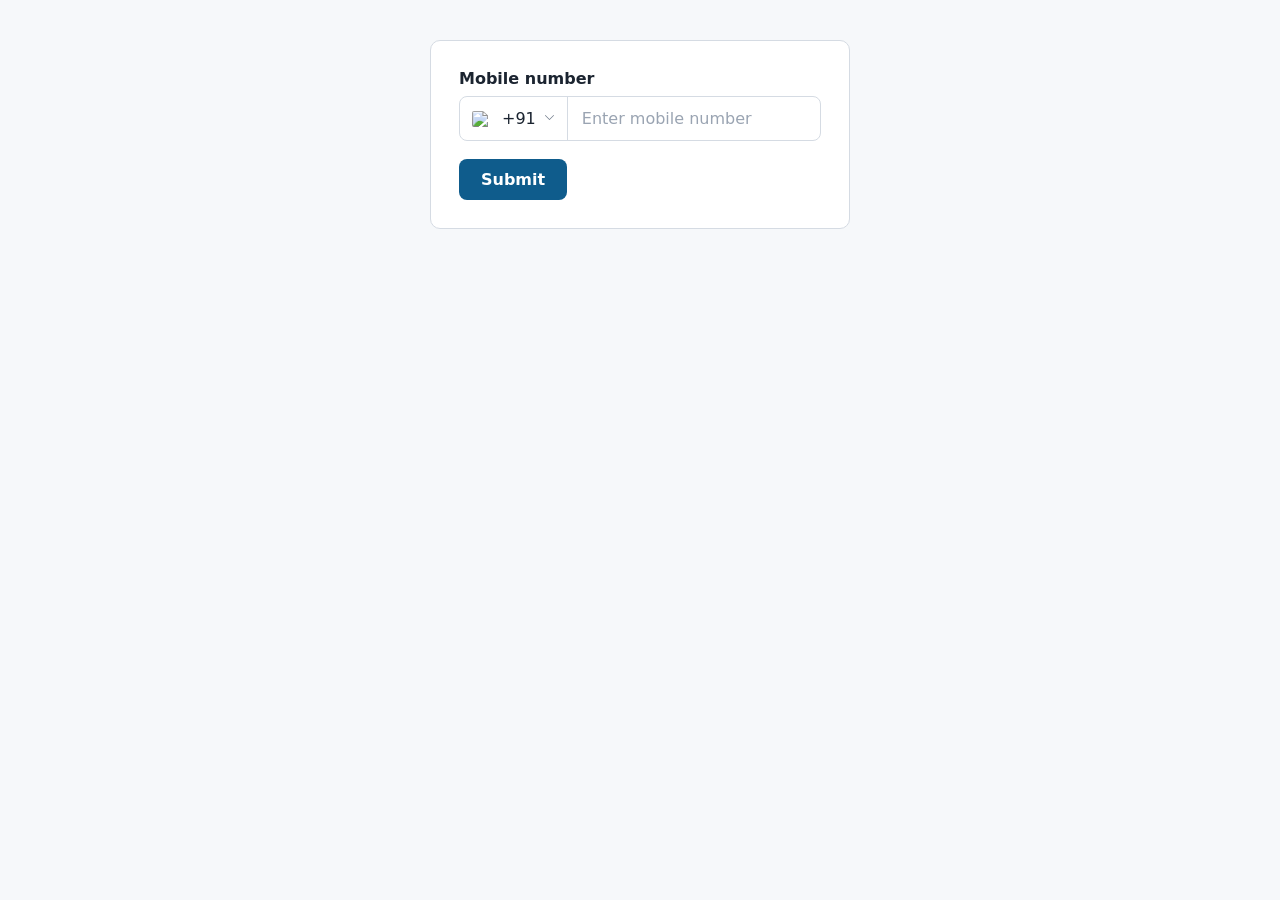
==== index.html @ 1a9dac55 "Initial commit: Custom Phone Input and documentation" ====
<!DOCTYPE html>
<html lang="en">
<head>
<meta charset="UTF-8">
<meta name="viewport" content="width=device-width, initial-scale=1">
<title>Phone Number</title>

<link rel="stylesheet" href="https://cdn.jsdelivr.net/npm/bootstrap-icons@1.11.3/font/bootstrap-icons.min.css">

<style>
    :root {
        --ink: #1b2430;
        --muted: #6b7686;
        --line: #d5dbe3;
        --accent: #0f5c8c;
        --accent-soft: #e6f0f7;
        --ok: #1a7f4b;
        --err: #c0392b;
        --bg: #f6f8fa;
    }

    * { box-sizing: border-box; }

    body {
        margin: 0;
        padding: 40px 16px;
        background: var(--bg);
        color: var(--ink);
        font-family: "Segoe UI", system-ui, -apple-system, Arial, sans-serif;
    }

    .form-wrap {
        max-width: 420px;
        margin: 0 auto;
        background: #fff;
        border: 1px solid var(--line);
        border-radius: 10px;
        padding: 28px;
    }

    .form-wrap label {
        display: block;
        font-weight: 600;
        margin-bottom: 8px;
    }

    /* ---------- Phone widget ---------- */
    .custom-phone {
        position: relative;
        display: flex;
        align-items: stretch;
        border: 1px solid var(--line);
        border-radius: 8px;
        background: #fff;
        transition: border-color .15s, box-shadow .15s;
    }

    .custom-phone:focus-within {
        border-color: var(--accent);
        box-shadow: 0 0 0 3px var(--accent-soft);
    }

    .country-button {
        display: flex;
        align-items: center;
        gap: 8px;
        padding: 0 12px;
        border: 0;
        border-right: 1px solid var(--line);
        border-radius: 8px 0 0 8px;
        background: transparent;
        color: var(--ink);
        font: inherit;
        cursor: pointer;
    }

    .country-button:hover,
    .country-button.active { background: var(--accent-soft); }

    .country-button:focus-visible {
        outline: 2px solid var(--accent);
        outline-offset: -2px;
    }

    .country-flag {
        width: 22px;
        height: 16px;
        object-fit: cover;
        border-radius: 2px;
    }

    .country-code { font-variant-numeric: tabular-nums; }

    .country-arrow {
        font-size: 11px;
        color: var(--muted);
        transition: transform .2s;
    }

    .country-button.active .country-arrow { transform: rotate(180deg); }

    .phone-number {
        flex: 1;
        min-width: 0;
        padding: 12px 14px;
        border: 0;
        border-radius: 0 8px 8px 0;
        background: transparent;
        color: var(--ink);
        font: inherit;
        outline: none;
    }

    .phone-number::placeholder { color: #9aa4b2; }

    /* ---------- Dropdown ---------- */
    .country-dropdown {
        display: none;
        position: absolute;
        top: calc(100% + 6px);
        left: 0;
        right: 0;
        z-index: 50;
        background: #fff;
        border: 1px solid var(--line);
        border-radius: 8px;
        box-shadow: 0 8px 24px rgba(27, 36, 48, .12);
        overflow: hidden;
    }

    .country-dropdown.show { display: block; }

    .country-search {
        display: flex;
        align-items: center;
        gap: 8px;
        padding: 10px 12px;
        border-bottom: 1px solid var(--line);
    }

    .country-search i { color: var(--muted); }

    .country-search input {
        flex: 1;
        border: 0;
        outline: none;
        font: inherit;
        background: transparent;
    }

    .country-list {
        max-height: 260px;
        overflow-y: auto;
    }

    .country-item {
        display: flex;
        align-items: center;
        gap: 10px;
        width: 100%;
        padding: 9px 12px;
        border: 0;
        background: transparent;
        font: inherit;
        color: var(--ink);
        text-align: left;
        cursor: pointer;
    }

    .country-item:hover,
    .country-item:focus-visible { background: var(--accent-soft); outline: none; }

    .country-item.selected { background: var(--accent-soft); font-weight: 600; }

    .item-flag img {
        display: block;
        width: 22px;
        height: 16px;
        object-fit: cover;
        border-radius: 2px;
    }

    .item-name { flex: 1; }

    .item-code {
        color: var(--muted);
        font-variant-numeric: tabular-nums;
    }

    .no-country {
        padding: 22px 12px;
        text-align: center;
        color: var(--muted);
    }

    .no-country i { display: block; font-size: 20px; margin-bottom: 6px; }

    /* ---------- Messages ---------- */
    .phone-error,
    .phone-success {
        display: none;
        margin-top: 8px;
        font-size: 14px;
    }

    .phone-error { color: var(--err); }
    .phone-success { color: var(--ok); }
    .phone-error.show,
    .phone-success.show { display: block; }

    /* ---------- Submit + result ---------- */
    .submit-btn {
        margin-top: 18px;
        padding: 11px 22px;
        border: 0;
        border-radius: 8px;
        background: var(--accent);
        color: #fff;
        font: inherit;
        font-weight: 600;
        cursor: pointer;
    }

    .submit-btn:hover { background: #0c4a72; }
    .submit-btn:focus-visible { outline: 2px solid var(--accent); outline-offset: 2px; }

    #resultBox {
        display: none;
        margin-top: 20px;
        padding: 14px 16px;
        border: 1px solid var(--line);
        border-radius: 8px;
        background: var(--bg);
    }

    #resultBox p { margin: 4px 0; }

    @media (max-width: 480px) {
        .form-wrap { padding: 20px; }
    }
</style>
</head>
<body>

<!-- ================= HTML ================= -->
<form id="phoneForm" class="form-wrap" novalidate>

    <label for="phoneNumber">Mobile number</label>

    <!-- Sirf ye input rakhna hai, baaki widget JS se banega -->
    <input type="tel" id="phoneNumber" class="phone-number"
           placeholder="Enter mobile number" autocomplete="tel" inputmode="numeric">

    <!-- Hidden fields (JS inhe fill karta hai) -->
    <input type="hidden" id="countryName" name="country_name">
    <input type="hidden" id="countryCode" name="country_code">
    <input type="hidden" id="countryIso"  name="country_iso">
    <input type="hidden" id="hiddenPhone" name="phone">
    <input type="hidden" id="fullPhone"   name="full_phone">

    <button type="submit" class="submit-btn">Submit</button>

    <div id="resultBox">
        <p>Country: <span id="resultCountry"></span></p>
        <p>Code: <span id="resultCode"></span></p>
        <p>Phone: <span id="resultPhone"></span></p>
        <p>Full number: <span id="resultFull"></span></p>
    </div>

</form>

<!-- ================= JS ================= -->
<script src="https://code.jquery.com/jquery-3.7.1.min.js"></script>
<script>
$(document).ready(function () {

    /* ---------- Build widget markup from JS ---------- */
    (function buildPhoneWidget() {

        const input = $("#phoneNumber");

        if (!input.length || input.closest(".custom-phone").length) {
            return;
        }

        input.wrap('<div class="custom-phone"></div>');
        const wrapper = input.parent();

        wrapper.prepend(`
            <button type="button" class="country-button" id="countryButton">
                <img src="https://cdn.jsdelivr.net/gh/twitter/twemoji@latest/assets/svg/1f310.svg"
                     class="country-flag" id="selectedFlag" alt="">
                <span class="country-code" id="selectedCode"></span>
                <i class="bi bi-chevron-down country-arrow"></i>
            </button>
        `);

        wrapper.append(`
            <div class="country-dropdown" id="countryDropdown">
                <div class="country-search">
                    <i class="bi bi-search"></i>
                    <input type="text" id="countrySearch"
                           placeholder="Search country or code..." autocomplete="off">
                </div>
                <div class="country-list" id="countryList"></div>
            </div>
        `);

        wrapper.after(`
            <div class="phone-error" id="phoneError"></div>
            <div class="phone-success" id="phoneSuccess"></div>
        `);

    })();
    /* ---------- End build ---------- */


    let countries = [];
    let selectedCountry = null;

    $.getJSON("data/countries.json")
        .done(function (data) {

            countries = Array.isArray(data) ? data : [];

            if (!countries.length) {
                console.error("Country data is empty.");
                return;
            }

            geoIpLookup(function (countryCode) {

                countryCode = (countryCode || "").toUpperCase();

                selectedCountry = countries.find(function (country) {
                    return country.iso2 && country.iso2.toUpperCase() === countryCode;
                });

                if (!selectedCountry) {
                    selectedCountry = countries.find(function (country) {
                        return country.iso2 && country.iso2.toUpperCase() === "IN";
                    }) || countries[0];
                }

                updateSelectedCountry();
                renderCountries();

            });

        })
        .fail(function (xhr, status, error) {
            console.error("Unable to load countries.json:", error);
        });


    function geoIpLookup(success) {

        $.get("https://ipinfo.io", function () {}, "jsonp")
            .always(function (resp) {

                let countryCode = "";

                if (resp && resp.country) {
                    countryCode = String(resp.country).toUpperCase();
                }

                success(countryCode);

            });

    }


    function updateSelectedCountry() {

        if (!selectedCountry) {
            return;
        }

        $("#selectedFlag").attr({
            src: selectedCountry.flag,
            alt: selectedCountry.name
        });

        $("#selectedCode").text(selectedCountry.code);
        $("#countryName").val(selectedCountry.name);
        $("#countryCode").val(selectedCountry.code);
        $("#countryIso").val(selectedCountry.iso2 || "");
        $("#phoneNumber").attr("placeholder", "Enter mobile number");

    }


    function renderCountries(search) {

        const list = $("#countryList");

        list.empty();

        const keyword = String(search || "").trim().toLowerCase();

        const filteredCountries = countries.filter(function (country) {

            const countryName = String(country.name || "").toLowerCase();
            const countryCode = String(country.code || "").toLowerCase();
            const isoCode = String(country.iso2 || "").toLowerCase();

            return (
                countryName.includes(keyword) ||
                countryCode.includes(keyword) ||
                isoCode.includes(keyword)
            );

        });


        if (!filteredCountries.length) {

            list.html(`
                <div class="no-country">
                    <i class="bi bi-search"></i>
                    <div>No country found</div>
                </div>
            `);

            return;
        }


        filteredCountries.forEach(function (country) {

            const selectedClass =
                selectedCountry &&
                selectedCountry.iso2 &&
                country.iso2 &&
                selectedCountry.iso2.toUpperCase() === country.iso2.toUpperCase()
                    ? "selected"
                    : "";

            list.append(`
                <button
                    type="button"
                    class="country-item ${selectedClass}"
                    data-country="${country.iso2}"
                >
                    <span class="item-flag">
                        <img
                            src="${country.flag}"
                            alt="${country.name}"
                            loading="lazy"
                            onerror="this.onerror=null;this.src='https://cdn.jsdelivr.net/gh/twitter/twemoji@latest/assets/svg/1f310.svg';"
                        >
                    </span>

                    <span class="item-name">${country.name}</span>
                    <span class="item-code">${country.code}</span>
                </button>
            `);

        });

    }


    $("#countryButton").on("click", function (event) {

        event.preventDefault();
        event.stopPropagation();

        $("#countryDropdown").toggleClass("show");

        $("#countryButton").toggleClass(
            "active",
            $("#countryDropdown").hasClass("show")
        );

        if ($("#countryDropdown").hasClass("show")) {
            $("#countrySearch").val("").focus();
            renderCountries();
        }

    });


    $(document).on("click", ".country-item", function (event) {

        event.preventDefault();

        const isoCode = String($(this).data("country") || "").toUpperCase();

        const country = countries.find(function (item) {
            return item.iso2 && item.iso2.toUpperCase() === isoCode;
        });

        if (!country) {
            return;
        }

        selectedCountry = country;

        updateSelectedCountry();

        $("#countryDropdown").removeClass("show");
        $("#countryButton").removeClass("active");

        $("#phoneNumber").val("");
        $("#phoneError").removeClass("show").text("");
        $("#phoneSuccess").removeClass("show").text("");
        $("#resultBox").hide();

        renderCountries();

    });


    $("#countrySearch").on("input", function () {
        renderCountries($(this).val());
    });


    $(document).on("click", function (event) {

        if (!$(event.target).closest(".custom-phone").length) {
            $("#countryDropdown").removeClass("show");
            $("#countryButton").removeClass("active");
        }

    });


    $("#phoneNumber").on("input", function () {

        let value = $(this).val().replace(/\D/g, "");

        if (selectedCountry && selectedCountry.max) {

            const maxLength = parseInt(selectedCountry.max, 10);

            if (!isNaN(maxLength) && value.length > maxLength) {
                value = value.substring(0, maxLength);
            }

        }

        $(this).val(value);

        $("#phoneError").removeClass("show").text("");
        $("#phoneSuccess").removeClass("show").text("");
        $("#resultBox").hide();

    });


    $("#phoneForm").on("submit", function (event) {

        event.preventDefault();

        if (!selectedCountry) {
            $("#phoneError").text("Please select a country.").addClass("show");
            return;
        }

        const phone = $("#phoneNumber").val().trim();

        if (!phone) {
            $("#phoneError").text("Please enter your phone number.").addClass("show");
            $("#phoneSuccess").removeClass("show");
            $("#phoneNumber").focus();
            return;
        }

        const phoneLength = phone.length;
        const minLength = parseInt(selectedCountry.min, 10);
        const maxLength = parseInt(selectedCountry.max, 10);

        if (!isNaN(minLength) && phoneLength < minLength) {
            $("#phoneError")
                .text("Please enter a valid " + selectedCountry.name + " phone number.")
                .addClass("show");
            $("#phoneSuccess").removeClass("show");
            return;
        }

        if (!isNaN(maxLength) && phoneLength > maxLength) {
            $("#phoneError")
                .text("Please enter a valid " + selectedCountry.name + " phone number.")
                .addClass("show");
            $("#phoneSuccess").removeClass("show");
            return;
        }

        const fullPhone = selectedCountry.code + phone;

        $("#hiddenPhone").val(phone);
        $("#fullPhone").val(fullPhone);

        $("#phoneError").removeClass("show").text("");
        $("#phoneSuccess").text("Phone number is valid.").addClass("show");

        $("#resultCountry").text(selectedCountry.name);
        $("#resultCode").text(selectedCountry.code);
        $("#resultPhone").text(phone);
        $("#resultFull").text(fullPhone);

        $("#resultBox").stop(true, true).slideDown();

        console.log({
            country: selectedCountry.name,
            iso2: selectedCountry.iso2,
            country_code: selectedCountry.code,
            phone: phone,
            full_phone: fullPhone
        });

    });

});
</script>

</body>
</html>
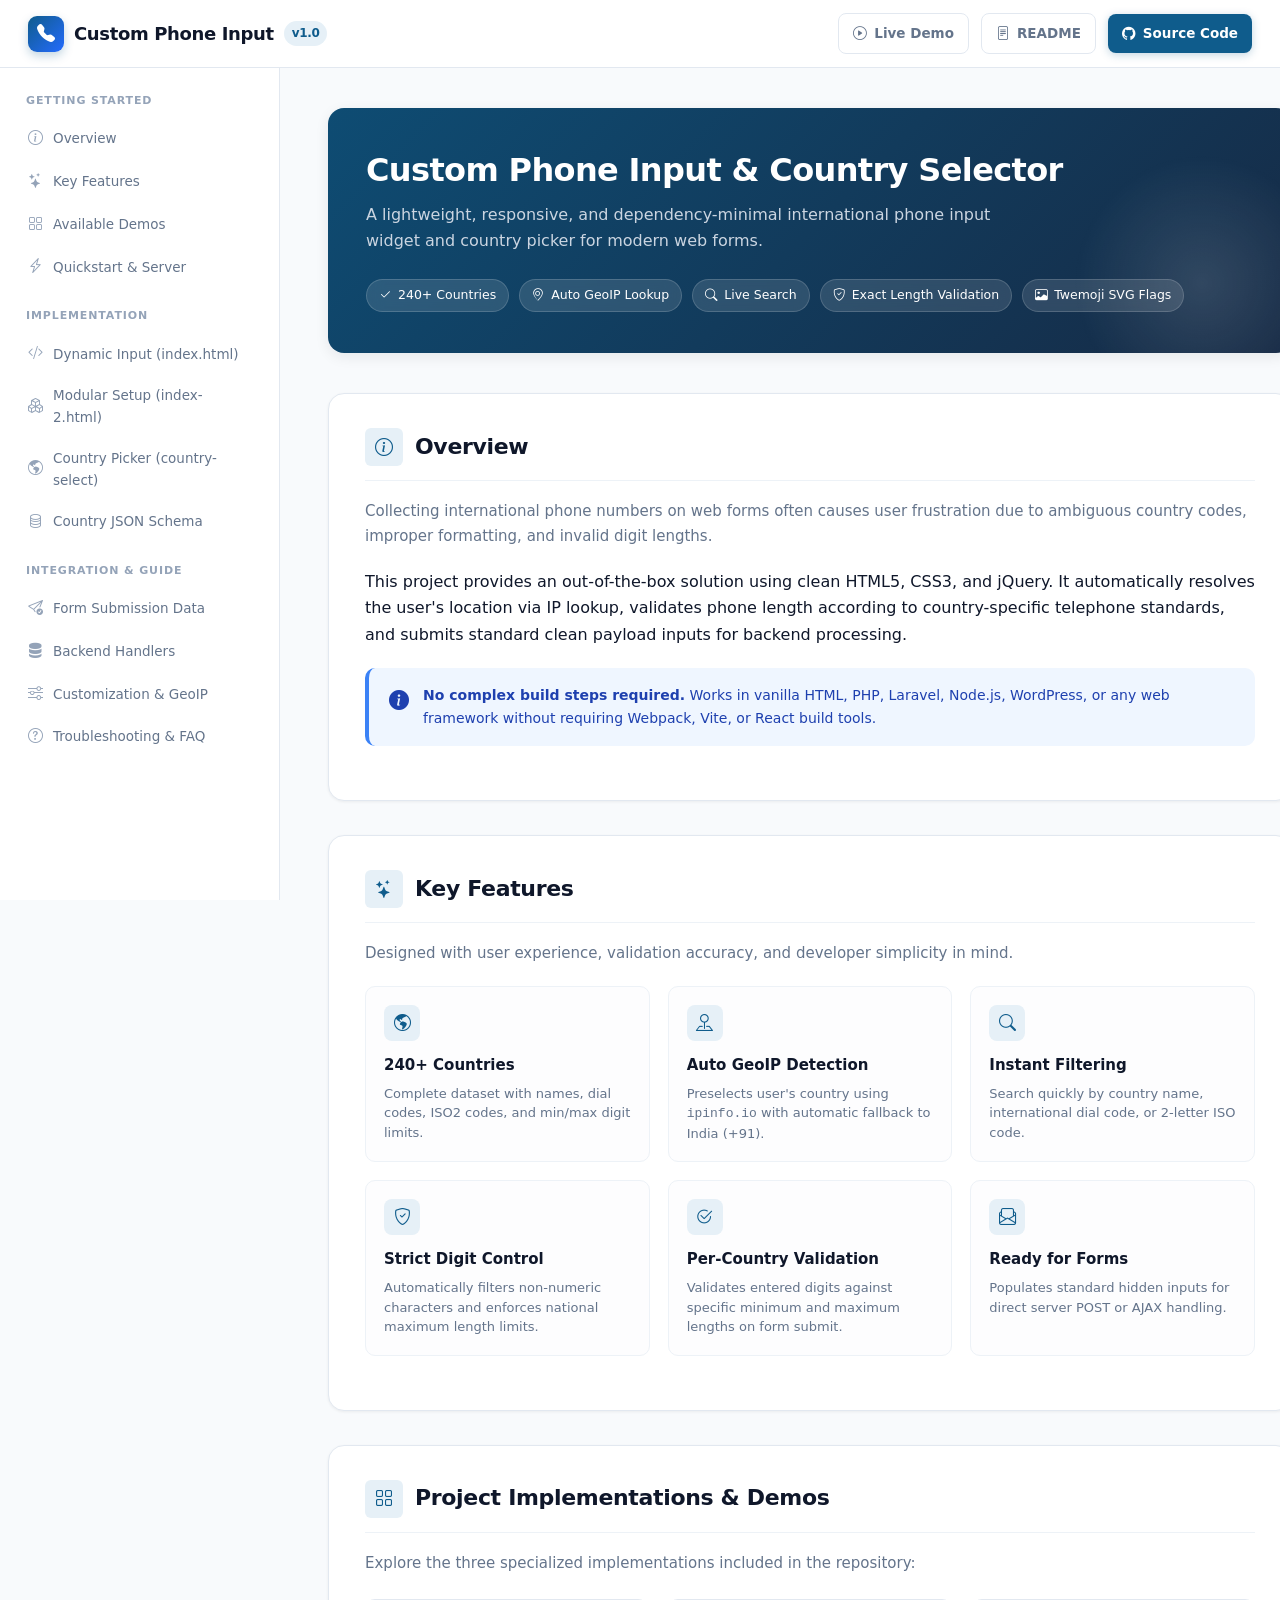
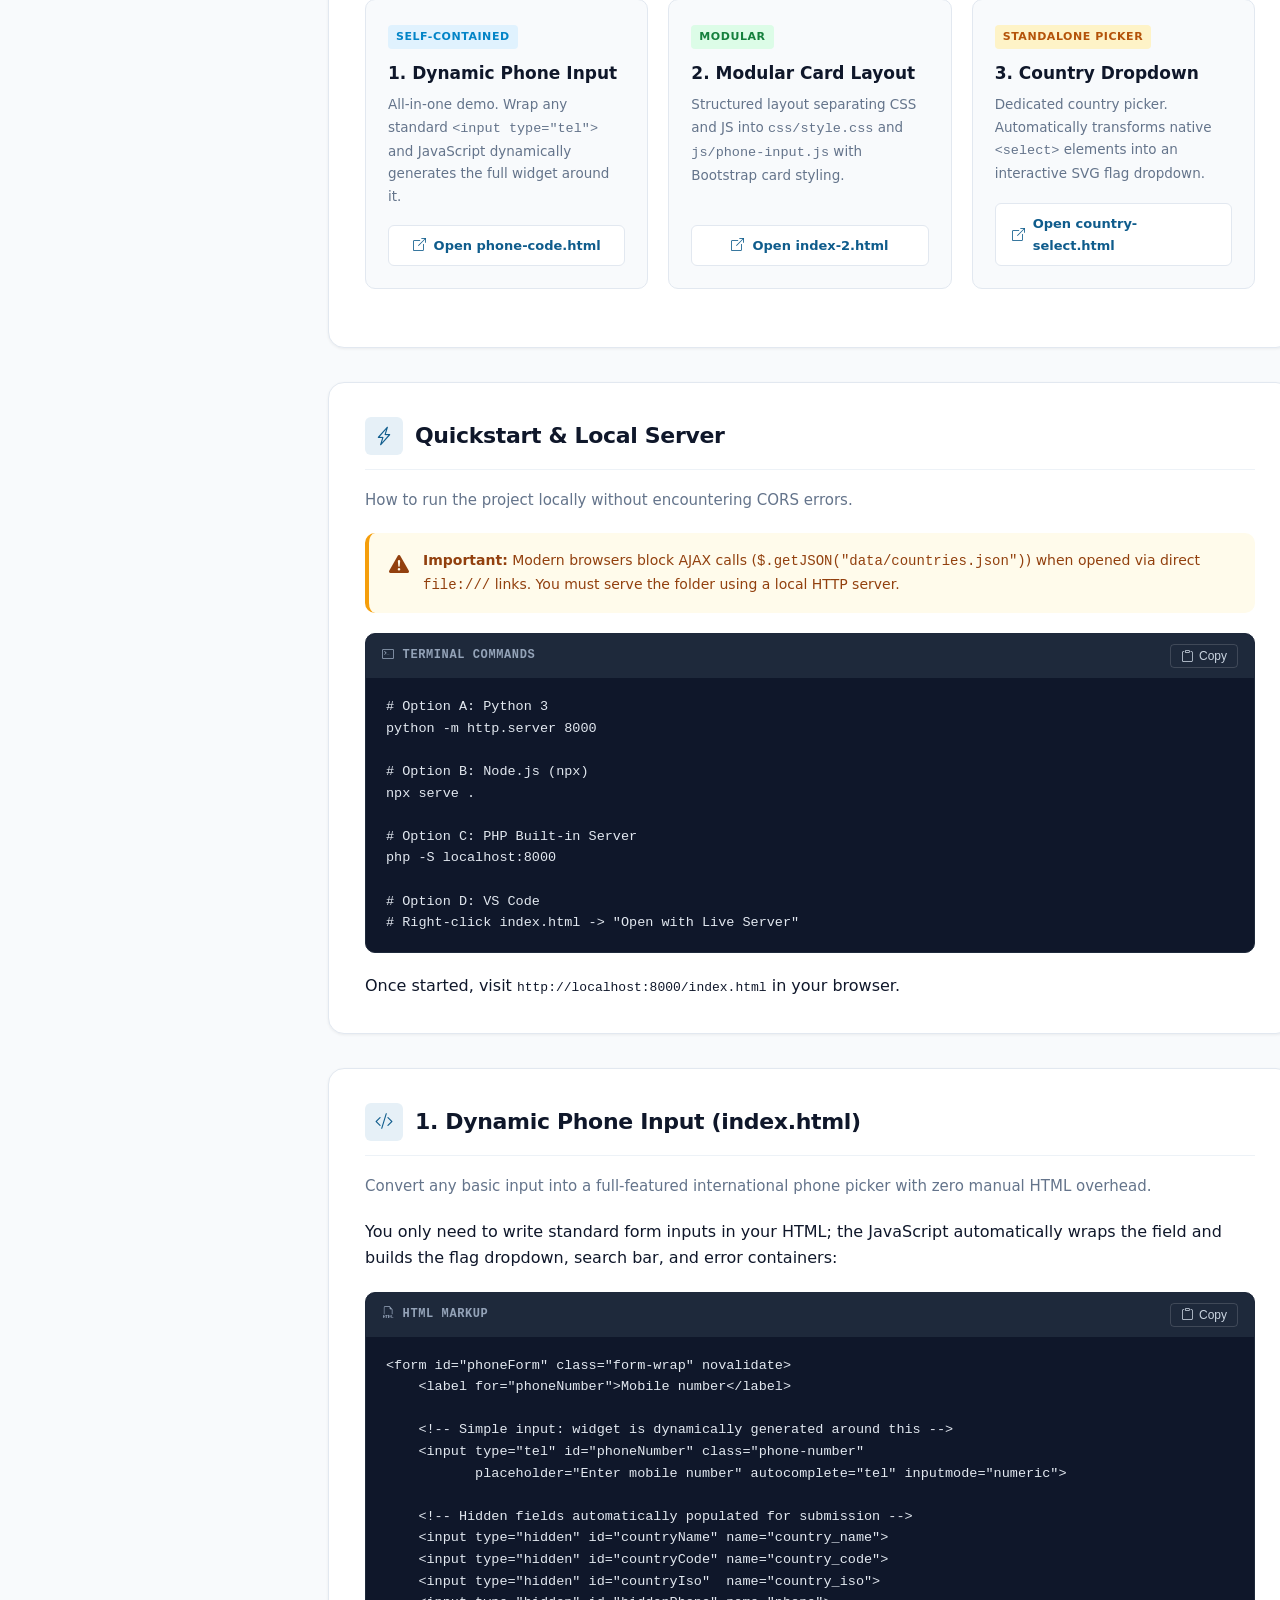
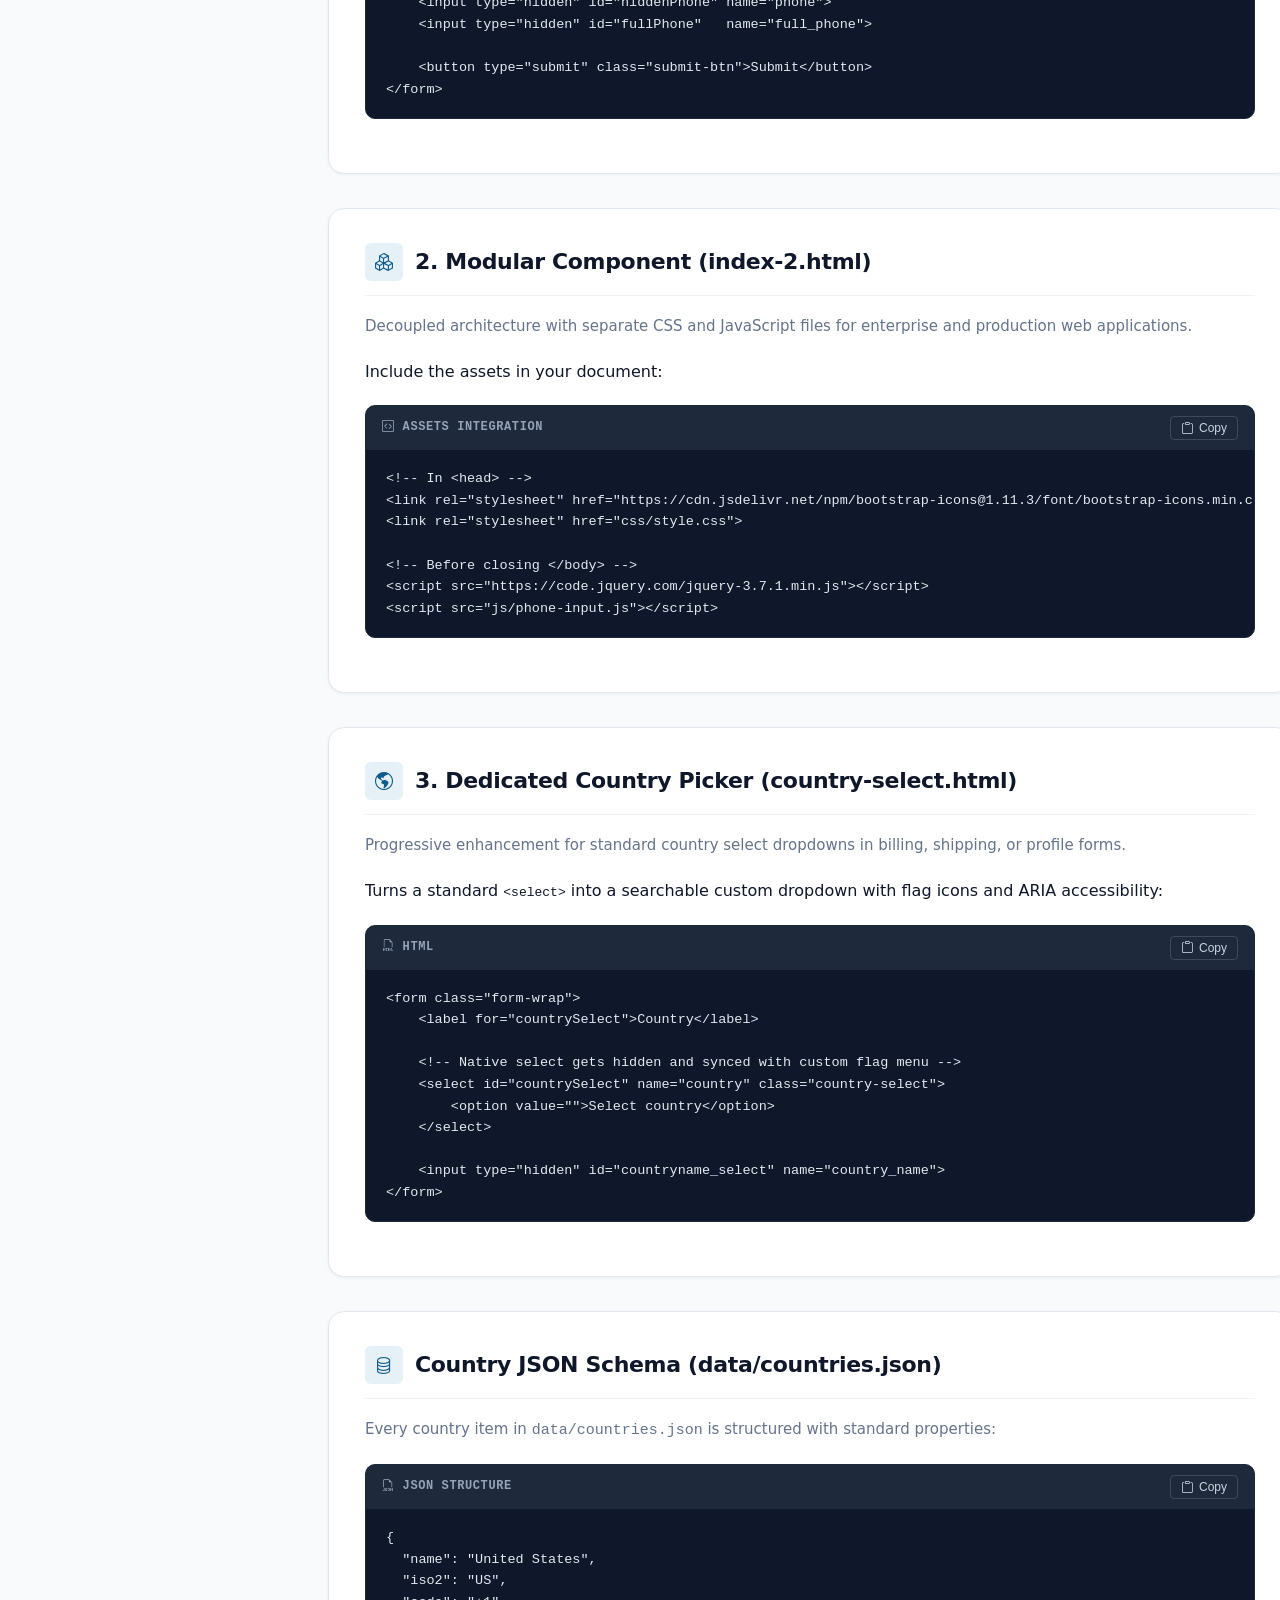
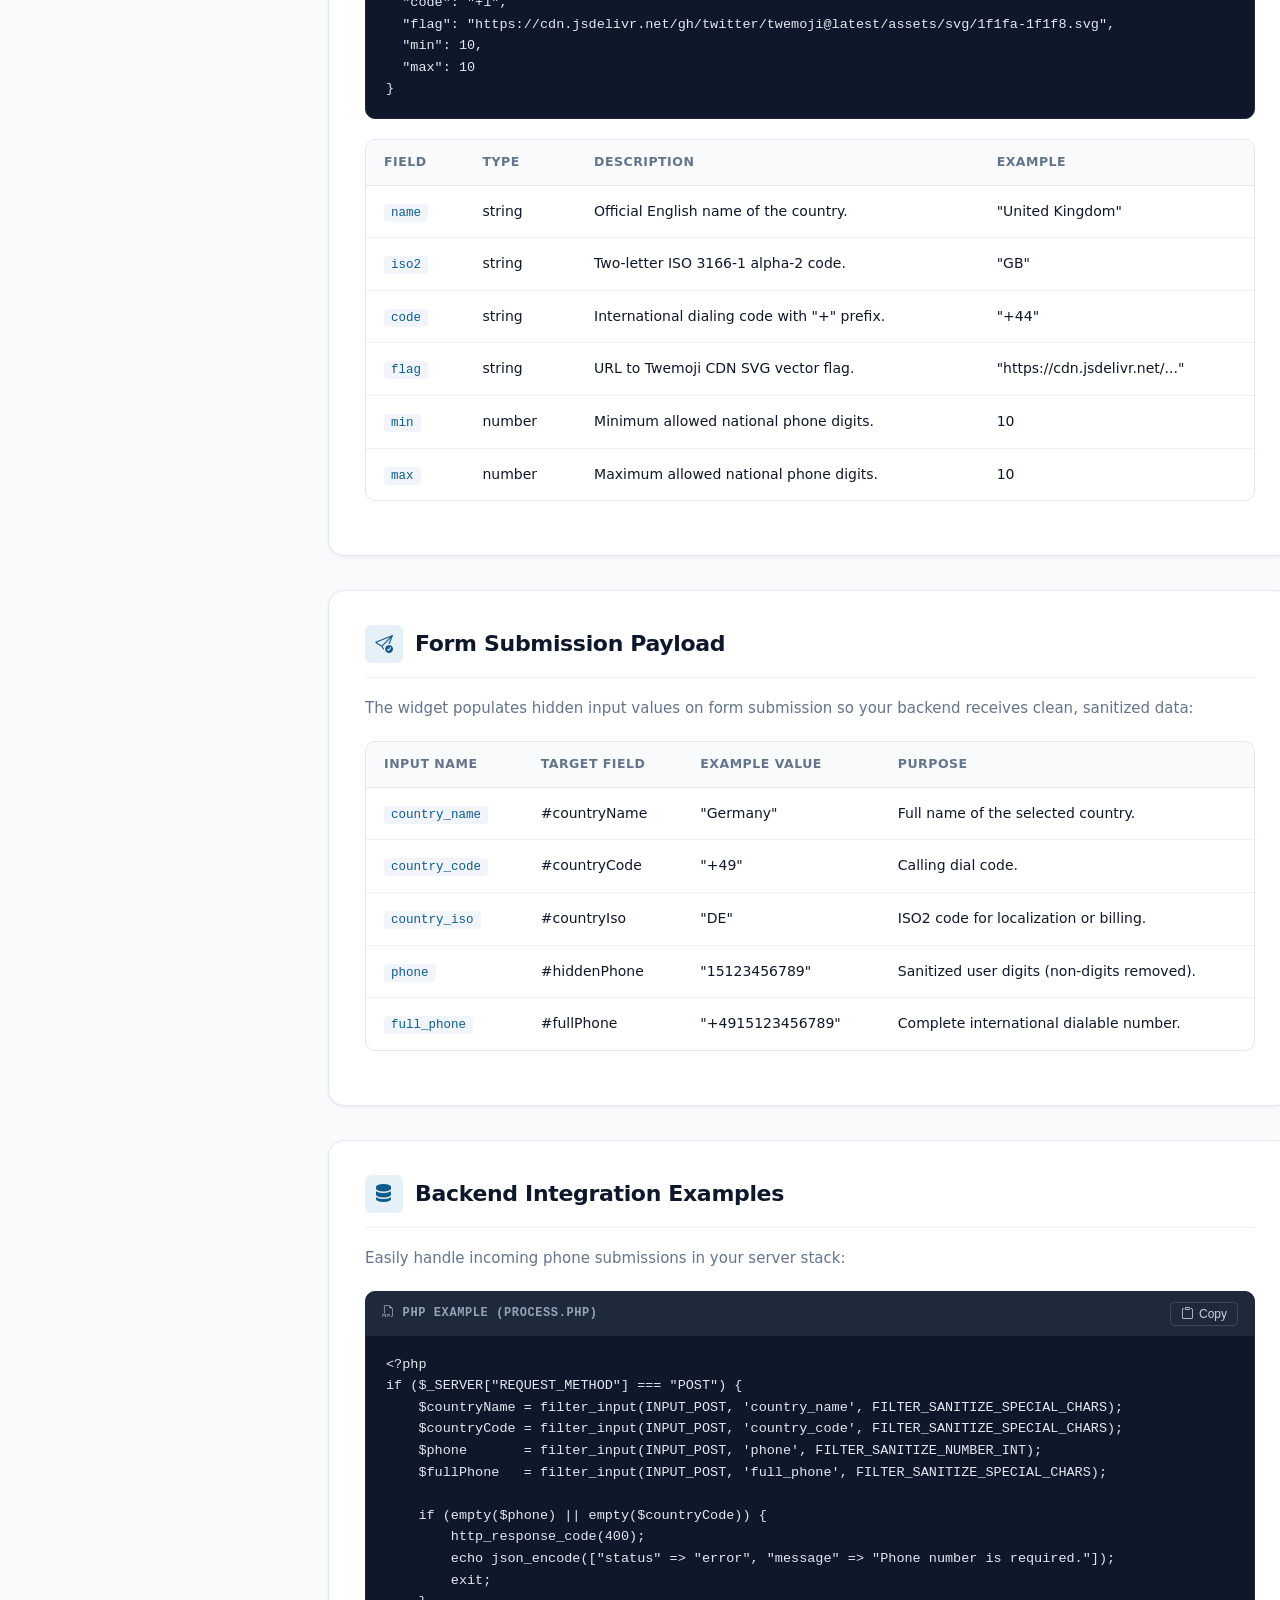
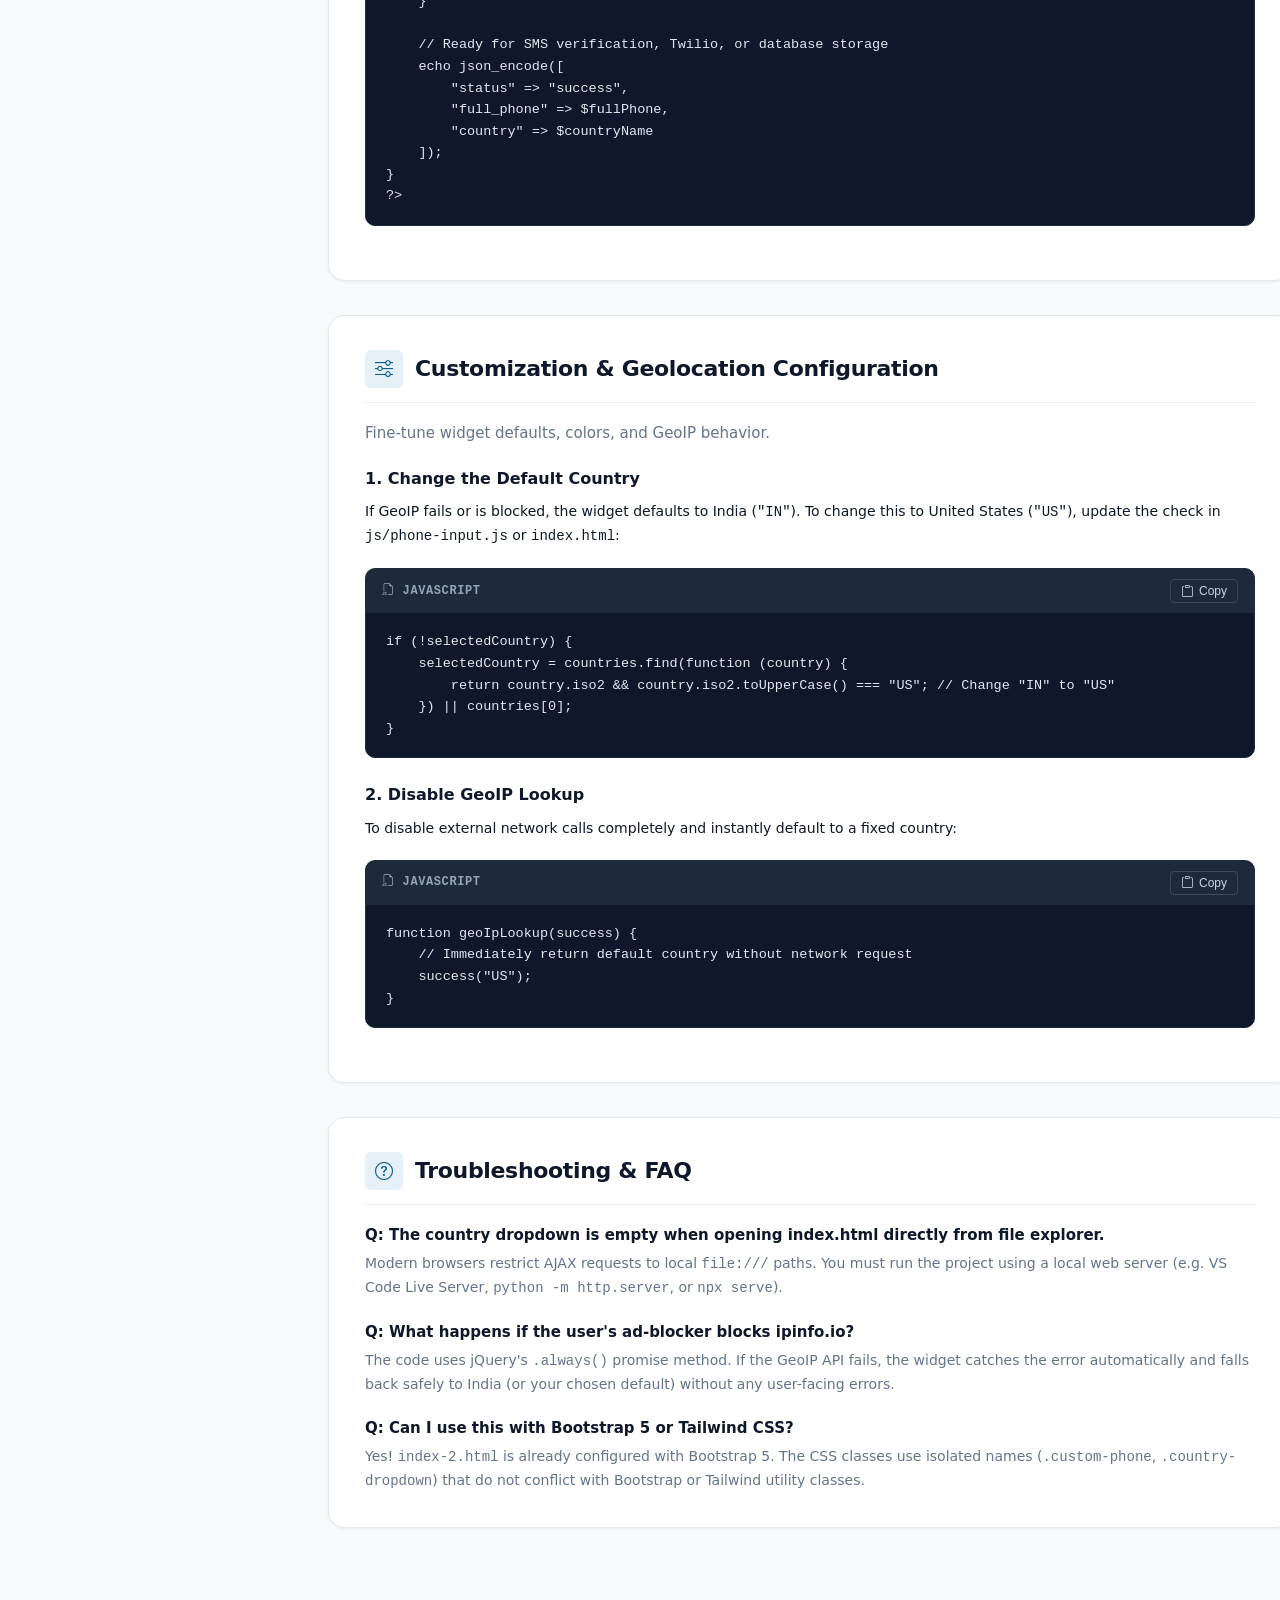
==== commit 700bce7f: "push new" ====
--- a/index.html
+++ b/index.html
@@ -1,621 +1,1258 @@
 <!DOCTYPE html>
 <html lang="en">
 <head>
-<meta charset="UTF-8">
-<meta name="viewport" content="width=device-width, initial-scale=1">
-<title>Phone Number</title>
-
-<link rel="stylesheet" href="https://cdn.jsdelivr.net/npm/bootstrap-icons@1.11.3/font/bootstrap-icons.min.css">
-
-<style>
-    :root {
-        --ink: #1b2430;
-        --muted: #6b7686;
-        --line: #d5dbe3;
-        --accent: #0f5c8c;
-        --accent-soft: #e6f0f7;
-        --ok: #1a7f4b;
-        --err: #c0392b;
-        --bg: #f6f8fa;
-    }
-
-    * { box-sizing: border-box; }
-
-    body {
-        margin: 0;
-        padding: 40px 16px;
-        background: var(--bg);
-        color: var(--ink);
-        font-family: "Segoe UI", system-ui, -apple-system, Arial, sans-serif;
-    }
-
-    .form-wrap {
-        max-width: 420px;
-        margin: 0 auto;
-        background: #fff;
-        border: 1px solid var(--line);
-        border-radius: 10px;
-        padding: 28px;
-    }
-
-    .form-wrap label {
-        display: block;
-        font-weight: 600;
-        margin-bottom: 8px;
-    }
-
-    /* ---------- Phone widget ---------- */
-    .custom-phone {
-        position: relative;
-        display: flex;
-        align-items: stretch;
-        border: 1px solid var(--line);
-        border-radius: 8px;
-        background: #fff;
-        transition: border-color .15s, box-shadow .15s;
-    }
-
-    .custom-phone:focus-within {
-        border-color: var(--accent);
-        box-shadow: 0 0 0 3px var(--accent-soft);
-    }
-
-    .country-button {
-        display: flex;
-        align-items: center;
-        gap: 8px;
-        padding: 0 12px;
-        border: 0;
-        border-right: 1px solid var(--line);
-        border-radius: 8px 0 0 8px;
-        background: transparent;
-        color: var(--ink);
-        font: inherit;
-        cursor: pointer;
-    }
-
-    .country-button:hover,
-    .country-button.active { background: var(--accent-soft); }
-
-    .country-button:focus-visible {
-        outline: 2px solid var(--accent);
-        outline-offset: -2px;
-    }
-
-    .country-flag {
-        width: 22px;
-        height: 16px;
-        object-fit: cover;
-        border-radius: 2px;
-    }
-
-    .country-code { font-variant-numeric: tabular-nums; }
-
-    .country-arrow {
-        font-size: 11px;
-        color: var(--muted);
-        transition: transform .2s;
-    }
-
-    .country-button.active .country-arrow { transform: rotate(180deg); }
-
-    .phone-number {
-        flex: 1;
-        min-width: 0;
-        padding: 12px 14px;
-        border: 0;
-        border-radius: 0 8px 8px 0;
-        background: transparent;
-        color: var(--ink);
-        font: inherit;
-        outline: none;
-    }
-
-    .phone-number::placeholder { color: #9aa4b2; }
-
-    /* ---------- Dropdown ---------- */
-    .country-dropdown {
-        display: none;
-        position: absolute;
-        top: calc(100% + 6px);
-        left: 0;
-        right: 0;
-        z-index: 50;
-        background: #fff;
-        border: 1px solid var(--line);
-        border-radius: 8px;
-        box-shadow: 0 8px 24px rgba(27, 36, 48, .12);
-        overflow: hidden;
-    }
-
-    .country-dropdown.show { display: block; }
-
-    .country-search {
-        display: flex;
-        align-items: center;
-        gap: 8px;
-        padding: 10px 12px;
-        border-bottom: 1px solid var(--line);
-    }
-
-    .country-search i { color: var(--muted); }
-
-    .country-search input {
-        flex: 1;
-        border: 0;
-        outline: none;
-        font: inherit;
-        background: transparent;
-    }
-
-    .country-list {
-        max-height: 260px;
-        overflow-y: auto;
-    }
-
-    .country-item {
-        display: flex;
-        align-items: center;
-        gap: 10px;
-        width: 100%;
-        padding: 9px 12px;
-        border: 0;
-        background: transparent;
-        font: inherit;
-        color: var(--ink);
-        text-align: left;
-        cursor: pointer;
-    }
-
-    .country-item:hover,
-    .country-item:focus-visible { background: var(--accent-soft); outline: none; }
-
-    .country-item.selected { background: var(--accent-soft); font-weight: 600; }
-
-    .item-flag img {
-        display: block;
-        width: 22px;
-        height: 16px;
-        object-fit: cover;
-        border-radius: 2px;
-    }
-
-    .item-name { flex: 1; }
-
-    .item-code {
-        color: var(--muted);
-        font-variant-numeric: tabular-nums;
-    }
-
-    .no-country {
-        padding: 22px 12px;
-        text-align: center;
-        color: var(--muted);
-    }
-
-    .no-country i { display: block; font-size: 20px; margin-bottom: 6px; }
-
-    /* ---------- Messages ---------- */
-    .phone-error,
-    .phone-success {
-        display: none;
-        margin-top: 8px;
-        font-size: 14px;
-    }
-
-    .phone-error { color: var(--err); }
-    .phone-success { color: var(--ok); }
-    .phone-error.show,
-    .phone-success.show { display: block; }
-
-    /* ---------- Submit + result ---------- */
-    .submit-btn {
-        margin-top: 18px;
-        padding: 11px 22px;
-        border: 0;
-        border-radius: 8px;
-        background: var(--accent);
-        color: #fff;
-        font: inherit;
-        font-weight: 600;
-        cursor: pointer;
-    }
-
-    .submit-btn:hover { background: #0c4a72; }
-    .submit-btn:focus-visible { outline: 2px solid var(--accent); outline-offset: 2px; }
-
-    #resultBox {
-        display: none;
-        margin-top: 20px;
-        padding: 14px 16px;
-        border: 1px solid var(--line);
-        border-radius: 8px;
-        background: var(--bg);
-    }
-
-    #resultBox p { margin: 4px 0; }
-
-    @media (max-width: 480px) {
-        .form-wrap { padding: 20px; }
-    }
-</style>
+    <meta charset="UTF-8">
+    <meta name="viewport" content="width=device-width, initial-scale=1.0">
+    <title>Custom Phone Input — Documentation</title>
+
+    <!-- Google Fonts & Bootstrap Icons -->
+    <link rel="preconnect" href="https://fonts.googleapis.com">
+    <link rel="preconnect" href="https://fonts.gstatic.com" crossorigin>
+    <link href="https://fonts.googleapis.com/css2?family=Plus+Jakarta+Sans:wght@400;500;600;700;800&family=JetBrains+Mono:wght@400;500;600&display=swap" rel="stylesheet">
+    <link rel="stylesheet" href="https://cdn.jsdelivr.net/npm/bootstrap-icons@1.11.3/font/bootstrap-icons.min.css">
+
+    <style>
+        :root {
+            --primary: #0f5c8c;
+            --primary-dark: #0a4366;
+            --primary-light: #e6f0f7;
+            --accent: #246bfd;
+            --sidebar-w: 280px;
+            --header-h: 68px;
+            --bg: #f8fafc;
+            --surface: #ffffff;
+            --border: #e2e8f0;
+            --border-light: #edf2f7;
+            --text: #0f172a;
+            --text-muted: #64748b;
+            --text-light: #94a3b8;
+            --code-bg: #0f172a;
+            --success: #10b981;
+            --warning: #f59e0b;
+            --danger: #ef4444;
+            --radius-sm: 6px;
+            --radius-md: 10px;
+            --radius-lg: 16px;
+            --shadow-sm: 0 1px 3px rgba(0,0,0,0.06);
+            --shadow-md: 0 4px 14px rgba(15, 23, 42, 0.08);
+            --shadow-lg: 0 12px 30px rgba(15, 23, 42, 0.12);
+        }
+
+        * {
+            box-sizing: border-box;
+            margin: 0;
+            padding: 0;
+        }
+
+        body {
+            font-family: 'Plus Jakarta Sans', system-ui, -apple-system, sans-serif;
+            background: var(--bg);
+            color: var(--text);
+            line-height: 1.65;
+            -webkit-font-smoothing: antialiased;
+        }
+
+        /* ------------------ Top Navigation ------------------ */
+        .top-navbar {
+            position: fixed;
+            top: 0;
+            left: 0;
+            right: 0;
+            height: var(--header-h);
+            background: rgba(255, 255, 255, 0.94);
+            backdrop-filter: blur(12px);
+            border-bottom: 1px solid var(--border);
+            display: flex;
+            align-items: center;
+            justify-content: space-between;
+            padding: 0 28px;
+            z-index: 1000;
+        }
+
+        .brand-group {
+            display: flex;
+            align-items: center;
+            gap: 14px;
+        }
+
+        .menu-toggle {
+            display: none;
+            background: none;
+            border: 1px solid var(--border);
+            border-radius: var(--radius-sm);
+            padding: 6px 10px;
+            cursor: pointer;
+            font-size: 18px;
+            color: var(--text);
+        }
+
+        .brand-badge {
+            display: flex;
+            align-items: center;
+            gap: 10px;
+            text-decoration: none;
+            color: var(--text);
+            font-weight: 700;
+            font-size: 18px;
+            letter-spacing: -0.02em;
+        }
+
+        .brand-icon {
+            width: 36px;
+            height: 36px;
+            border-radius: 9px;
+            background: linear-gradient(135deg, var(--primary) 0%, var(--accent) 100%);
+            display: flex;
+            align-items: center;
+            justify-content: center;
+            color: #fff;
+            font-size: 18px;
+            box-shadow: 0 4px 10px rgba(15, 92, 140, 0.25);
+        }
+
+        .version-pill {
+            font-size: 12px;
+            font-weight: 600;
+            background: var(--primary-light);
+            color: var(--primary);
+            padding: 3px 8px;
+            border-radius: 20px;
+        }
+
+        .nav-actions {
+            display: flex;
+            align-items: center;
+            gap: 12px;
+        }
+
+        .action-link {
+            display: inline-flex;
+            align-items: center;
+            gap: 7px;
+            padding: 8px 14px;
+            border-radius: 8px;
+            font-size: 13.5px;
+            font-weight: 600;
+            text-decoration: none;
+            transition: all 0.15s ease;
+        }
+
+        .action-link.secondary {
+            color: var(--text-muted);
+            border: 1px solid var(--border);
+            background: #fff;
+        }
+
+        .action-link.secondary:hover {
+            color: var(--text);
+            border-color: var(--text-muted);
+            background: #f1f5f9;
+        }
+
+        .action-link.primary {
+            background: var(--primary);
+            color: #fff;
+            box-shadow: 0 2px 8px rgba(15, 92, 140, 0.25);
+        }
+
+        .action-link.primary:hover {
+            background: var(--primary-dark);
+        }
+
+        /* ------------------ Layout Container ------------------ */
+        .layout {
+            display: flex;
+            margin-top: var(--header-h);
+            min-height: calc(100vh - var(--header-h));
+        }
+
+        /* ------------------ Left Sidebar ------------------ */
+        .sidebar {
+            width: var(--sidebar-w);
+            position: fixed;
+            top: var(--header-h);
+            bottom: 0;
+            left: 0;
+            overflow-y: auto;
+            background: #fff;
+            border-right: 1px solid var(--border);
+            padding: 24px 16px 40px;
+            z-index: 900;
+        }
+
+        .sidebar::-webkit-scrollbar {
+            width: 5px;
+        }
+
+        .sidebar::-webkit-scrollbar-thumb {
+            background: #cbd5e1;
+            border-radius: 10px;
+        }
+
+        .nav-section-title {
+            font-size: 11px;
+            font-weight: 700;
+            letter-spacing: 0.08em;
+            text-transform: uppercase;
+            color: var(--text-light);
+            margin: 20px 10px 8px;
+        }
+
+        .nav-section-title:first-child {
+            margin-top: 0;
+        }
+
+        .sidebar-nav {
+            list-style: none;
+        }
+
+        .sidebar-nav li {
+            margin-bottom: 2px;
+        }
+
+        .sidebar-link {
+            display: flex;
+            align-items: center;
+            gap: 10px;
+            padding: 8px 12px;
+            font-size: 13.5px;
+            font-weight: 500;
+            color: var(--text-muted);
+            text-decoration: none;
+            border-radius: var(--radius-sm);
+            transition: all 0.15s ease;
+        }
+
+        .sidebar-link i {
+            font-size: 15px;
+            color: var(--text-light);
+            transition: color 0.15s;
+        }
+
+        .sidebar-link:hover {
+            color: var(--primary);
+            background: var(--primary-light);
+        }
+
+        .sidebar-link:hover i {
+            color: var(--primary);
+        }
+
+        .sidebar-link.active {
+            color: var(--primary);
+            background: var(--primary-light);
+            font-weight: 600;
+        }
+
+        .sidebar-link.active i {
+            color: var(--primary);
+        }
+
+        /* ------------------ Main Content Area ------------------ */
+        .main-content {
+            margin-left: var(--sidebar-w);
+            flex: 1;
+            padding: 40px 48px 80px;
+            max-width: 1060px;
+        }
+
+        /* ------------------ Hero Banner ------------------ */
+        .hero-banner {
+            background: linear-gradient(135deg, #0e4c73 0%, #162a45 100%);
+            border-radius: var(--radius-lg);
+            padding: 42px 38px;
+            color: #fff;
+            margin-bottom: 40px;
+            position: relative;
+            overflow: hidden;
+            box-shadow: var(--shadow-md);
+        }
+
+        .hero-banner::after {
+            content: "";
+            position: absolute;
+            right: -40px;
+            bottom: -60px;
+            width: 260px;
+            height: 260px;
+            background: radial-gradient(circle, rgba(255,255,255,0.12) 0%, rgba(255,255,255,0) 70%);
+            border-radius: 50%;
+            pointer-events: none;
+        }
+
+        .hero-title {
+            font-size: 32px;
+            font-weight: 800;
+            letter-spacing: -0.02em;
+            margin-bottom: 12px;
+            line-height: 1.25;
+        }
+
+        .hero-subtitle {
+            font-size: 16px;
+            color: #cbd5e1;
+            max-width: 650px;
+            margin-bottom: 24px;
+            font-weight: 400;
+        }
+
+        .hero-tags {
+            display: flex;
+            flex-wrap: wrap;
+            gap: 10px;
+        }
+
+        .hero-tag {
+            display: inline-flex;
+            align-items: center;
+            gap: 6px;
+            font-size: 12.5px;
+            font-weight: 500;
+            background: rgba(255, 255, 255, 0.12);
+            backdrop-filter: blur(8px);
+            padding: 5px 12px;
+            border-radius: 20px;
+            border: 1px solid rgba(255, 255, 255, 0.16);
+        }
+
+        /* ------------------ Sections ------------------ */
+        .doc-section {
+            background: var(--surface);
+            border: 1px solid var(--border);
+            border-radius: var(--radius-lg);
+            padding: 34px 36px;
+            margin-bottom: 34px;
+            box-shadow: var(--shadow-sm);
+            scroll-margin-top: 90px;
+        }
+
+        .section-header {
+            display: flex;
+            align-items: center;
+            gap: 12px;
+            margin-bottom: 18px;
+            padding-bottom: 14px;
+            border-bottom: 1px solid var(--border-light);
+        }
+
+        .section-icon {
+            width: 38px;
+            height: 38px;
+            border-radius: var(--radius-sm);
+            background: var(--primary-light);
+            color: var(--primary);
+            display: flex;
+            align-items: center;
+            justify-content: center;
+            font-size: 18px;
+        }
+
+        .section-title {
+            font-size: 22px;
+            font-weight: 700;
+            color: var(--text);
+            letter-spacing: -0.015em;
+        }
+
+        .section-desc {
+            font-size: 15px;
+            color: var(--text-muted);
+            margin-bottom: 20px;
+        }
+
+        /* ------------------ Demo Cards Grid ------------------ */
+        .demo-grid {
+            display: grid;
+            grid-template-columns: repeat(auto-fit, minmax(280px, 1fr));
+            gap: 20px;
+            margin: 24px 0;
+        }
+
+        .demo-card {
+            border: 1px solid var(--border);
+            border-radius: var(--radius-md);
+            padding: 22px;
+            background: var(--bg);
+            transition: all 0.2s ease;
+            display: flex;
+            flex-direction: column;
+            justify-content: space-between;
+        }
+
+        .demo-card:hover {
+            transform: translateY(-3px);
+            border-color: var(--primary);
+            box-shadow: var(--shadow-md);
+            background: #fff;
+        }
+
+        .demo-badge {
+            display: inline-block;
+            font-size: 11px;
+            font-weight: 700;
+            text-transform: uppercase;
+            letter-spacing: 0.05em;
+            padding: 3px 8px;
+            border-radius: 4px;
+            margin-bottom: 10px;
+        }
+
+        .badge-dynamic { background: #e0f2fe; color: #0284c7; }
+        .badge-modular { background: #dcfce7; color: #15803d; }
+        .badge-select  { background: #fef3c7; color: #b45309; }
+
+        .demo-card h3 {
+            font-size: 17px;
+            font-weight: 700;
+            margin-bottom: 6px;
+        }
+
+        .demo-card p {
+            font-size: 13.5px;
+            color: var(--text-muted);
+            margin-bottom: 18px;
+        }
+
+        .demo-btn {
+            display: inline-flex;
+            align-items: center;
+            justify-content: center;
+            gap: 8px;
+            font-size: 13px;
+            font-weight: 600;
+            padding: 9px 16px;
+            border-radius: var(--radius-sm);
+            text-decoration: none;
+            background: #fff;
+            color: var(--primary);
+            border: 1px solid var(--border);
+            transition: all 0.15s ease;
+        }
+
+        .demo-btn:hover {
+            background: var(--primary);
+            color: #fff;
+            border-color: var(--primary);
+        }
+
+        /* ------------------ Code Blocks ------------------ */
+        .code-container {
+            margin: 20px 0;
+            border-radius: var(--radius-md);
+            overflow: hidden;
+            background: var(--code-bg);
+            border: 1px solid #1e293b;
+        }
+
+        .code-header {
+            display: flex;
+            align-items: center;
+            justify-content: space-between;
+            padding: 10px 16px;
+            background: #1e293b;
+            color: #94a3b8;
+            font-size: 12px;
+            font-family: 'JetBrains Mono', monospace;
+        }
+
+        .code-lang {
+            display: flex;
+            align-items: center;
+            gap: 8px;
+            font-weight: 600;
+            text-transform: uppercase;
+            letter-spacing: 0.05em;
+        }
+
+        .copy-btn {
+            background: transparent;
+            border: 1px solid rgba(255, 255, 255, 0.15);
+            color: #cbd5e1;
+            font-size: 12px;
+            padding: 4px 10px;
+            border-radius: 4px;
+            cursor: pointer;
+            display: inline-flex;
+            align-items: center;
+            gap: 6px;
+            transition: all 0.15s;
+        }
+
+        .copy-btn:hover {
+            background: rgba(255, 255, 255, 0.1);
+            color: #fff;
+        }
+
+        .copy-btn.copied {
+            background: var(--success);
+            color: #fff;
+            border-color: var(--success);
+        }
+
+        pre {
+            padding: 18px 20px;
+            overflow-x: auto;
+            color: #e2e8f0;
+            font-family: 'JetBrains Mono', monospace;
+            font-size: 13.5px;
+            line-height: 1.6;
+        }
+
+        /* ------------------ Tables ------------------ */
+        .table-wrap {
+            overflow-x: auto;
+            margin: 20px 0;
+            border: 1px solid var(--border);
+            border-radius: var(--radius-md);
+        }
+
+        table {
+            width: 100%;
+            border-collapse: collapse;
+            font-size: 14px;
+            text-align: left;
+        }
+
+        th {
+            background: #f8fafc;
+            color: var(--text-muted);
+            font-weight: 600;
+            font-size: 12.5px;
+            text-transform: uppercase;
+            letter-spacing: 0.04em;
+            padding: 12px 18px;
+            border-bottom: 1px solid var(--border);
+        }
+
+        td {
+            padding: 14px 18px;
+            border-bottom: 1px solid var(--border-light);
+            color: var(--text);
+            vertical-align: top;
+        }
+
+        tr:last-child td {
+            border-bottom: 0;
+        }
+
+        tr:hover td {
+            background: #fdfdfe;
+        }
+
+        .mono {
+            font-family: 'JetBrains Mono', monospace;
+            font-size: 12.5px;
+            background: #f1f5f9;
+            color: #0f5c8c;
+            padding: 2px 7px;
+            border-radius: 4px;
+        }
+
+        /* ------------------ Alerts & Callouts ------------------ */
+        .callout {
+            display: flex;
+            gap: 14px;
+            padding: 16px 20px;
+            border-radius: var(--radius-md);
+            margin: 20px 0;
+            font-size: 14px;
+        }
+
+        .callout.info {
+            background: #eff6ff;
+            border-left: 4px solid #3b82f6;
+            color: #1e40af;
+        }
+
+        .callout.warning {
+            background: #fffbeb;
+            border-left: 4px solid #f59e0b;
+            color: #92400e;
+        }
+
+        .callout.success {
+            background: #f0fdf4;
+            border-left: 4px solid #10b981;
+            color: #166534;
+        }
+
+        .callout i {
+            font-size: 20px;
+            flex-shrink: 0;
+        }
+
+        /* ------------------ Features Grid ------------------ */
+        .feature-grid {
+            display: grid;
+            grid-template-columns: repeat(auto-fit, minmax(220px, 1fr));
+            gap: 18px;
+            margin: 20px 0;
+        }
+
+        .feature-card {
+            border: 1px solid var(--border-light);
+            border-radius: var(--radius-md);
+            padding: 18px;
+            background: #fdfdfe;
+        }
+
+        .feature-icon-wrap {
+            width: 36px;
+            height: 36px;
+            border-radius: 8px;
+            background: var(--primary-light);
+            color: var(--primary);
+            display: flex;
+            align-items: center;
+            justify-content: center;
+            font-size: 17px;
+            margin-bottom: 12px;
+        }
+
+        .feature-card h4 {
+            font-size: 15px;
+            font-weight: 700;
+            margin-bottom: 6px;
+        }
+
+        .feature-card p {
+            font-size: 13px;
+            color: var(--text-muted);
+            line-height: 1.5;
+        }
+
+        /* ------------------ Responsive Styles ------------------ */
+        @media (max-width: 900px) {
+            .menu-toggle {
+                display: block;
+            }
+
+            .sidebar {
+                transform: translateX(-100%);
+                transition: transform 0.25s cubic-bezier(0.4, 0, 0.2, 1);
+                box-shadow: 4px 0 20px rgba(0,0,0,0.1);
+            }
+
+            .sidebar.open {
+                transform: translateX(0);
+            }
+
+            .main-content {
+                margin-left: 0;
+                padding: 24px 20px 60px;
+            }
+
+            .hero-banner {
+                padding: 30px 22px;
+            }
+
+            .hero-title {
+                font-size: 26px;
+            }
+
+            .doc-section {
+                padding: 24px 20px;
+            }
+        }
+    </style>
 </head>
 <body>
 
-<!-- ================= HTML ================= -->
-<form id="phoneForm" class="form-wrap" novalidate>
-
-    <label for="phoneNumber">Mobile number</label>
-
-    <!-- Sirf ye input rakhna hai, baaki widget JS se banega -->
-    <input type="tel" id="phoneNumber" class="phone-number"
-           placeholder="Enter mobile number" autocomplete="tel" inputmode="numeric">
-
-    <!-- Hidden fields (JS inhe fill karta hai) -->
-    <input type="hidden" id="countryName" name="country_name">
-    <input type="hidden" id="countryCode" name="country_code">
-    <input type="hidden" id="countryIso"  name="country_iso">
-    <input type="hidden" id="hiddenPhone" name="phone">
-    <input type="hidden" id="fullPhone"   name="full_phone">
-
-    <button type="submit" class="submit-btn">Submit</button>
-
-    <div id="resultBox">
-        <p>Country: <span id="resultCountry"></span></p>
-        <p>Code: <span id="resultCode"></span></p>
-        <p>Phone: <span id="resultPhone"></span></p>
-        <p>Full number: <span id="resultFull"></span></p>
+    <!-- ================= Top Navbar ================= -->
+    <header class="top-navbar">
+        <div class="brand-group">
+            <button class="menu-toggle" id="menuToggle" aria-label="Toggle navigation">
+                <i class="bi bi-list"></i>
+            </button>
+            <a href="#" class="brand-badge">
+                <div class="brand-icon">
+                    <i class="bi bi-telephone-fill"></i>
+                </div>
+                <span>Custom Phone Input</span>
+                <span class="version-pill">v1.0</span>
+            </a>
+        </div>
+
+        <nav class="nav-actions">
+            <a href="index.html" class="action-link secondary" target="_blank">
+                <i class="bi bi-play-circle"></i> Live Demo
+            </a>
+            <a href="README.md" class="action-link secondary">
+                <i class="bi bi-file-text"></i> README
+            </a>
+            <a href="https://github.com" class="action-link primary" target="_blank">
+                <i class="bi bi-github"></i> Source Code
+            </a>
+        </nav>
+    </header>
+
+    <div class="layout">
+        <!-- ================= Sidebar ================= -->
+        <aside class="sidebar" id="sidebar">
+            <div class="nav-section-title">Getting Started</div>
+            <ul class="sidebar-nav">
+                <li><a href="#overview" class="sidebar-link active"><i class="bi bi-info-circle"></i> Overview</a></li>
+                <li><a href="#features" class="sidebar-link"><i class="bi bi-stars"></i> Key Features</a></li>
+                <li><a href="#demos" class="sidebar-link"><i class="bi bi-grid"></i> Available Demos</a></li>
+                <li><a href="#quickstart" class="sidebar-link"><i class="bi bi-lightning-charge"></i> Quickstart & Server</a></li>
+            </ul>
+
+            <div class="nav-section-title">Implementation</div>
+            <ul class="sidebar-nav">
+                <li><a href="#standalone" class="sidebar-link"><i class="bi bi-code-slash"></i> Dynamic Input (index.html)</a></li>
+                <li><a href="#modular" class="sidebar-link"><i class="bi bi-boxes"></i> Modular Setup (index-2.html)</a></li>
+                <li><a href="#country-picker" class="sidebar-link"><i class="bi bi-globe-americas"></i> Country Picker (country-select)</a></li>
+                <li><a href="#data-schema" class="sidebar-link"><i class="bi bi-database"></i> Country JSON Schema</a></li>
+            </ul>
+
+            <div class="nav-section-title">Integration & Guide</div>
+            <ul class="sidebar-nav">
+                <li><a href="#form-payloads" class="sidebar-link"><i class="bi bi-send-check"></i> Form Submission Data</a></li>
+                <li><a href="#backend" class="sidebar-link"><i class="bi bi-server"></i> Backend Handlers</a></li>
+                <li><a href="#customization" class="sidebar-link"><i class="bi bi-sliders"></i> Customization & GeoIP</a></li>
+                <li><a href="#faq" class="sidebar-link"><i class="bi bi-question-circle"></i> Troubleshooting & FAQ</a></li>
+            </ul>
+        </aside>
+
+        <!-- ================= Main Documentation ================= -->
+        <main class="main-content">
+
+            <!-- Hero Banner -->
+            <section class="hero-banner">
+                <h1 class="hero-title">Custom Phone Input & Country Selector</h1>
+                <p class="hero-subtitle">
+                    A lightweight, responsive, and dependency-minimal international phone input widget and country picker for modern web forms.
+                </p>
+                <div class="hero-tags">
+                    <span class="hero-tag"><i class="bi bi-check2"></i> 240+ Countries</span>
+                    <span class="hero-tag"><i class="bi bi-geo-alt"></i> Auto GeoIP Lookup</span>
+                    <span class="hero-tag"><i class="bi bi-search"></i> Live Search</span>
+                    <span class="hero-tag"><i class="bi bi-shield-check"></i> Exact Length Validation</span>
+                    <span class="hero-tag"><i class="bi bi-image"></i> Twemoji SVG Flags</span>
+                </div>
+            </section>
+
+            <!-- 1. Overview -->
+            <section id="overview" class="doc-section">
+                <div class="section-header">
+                    <div class="section-icon"><i class="bi bi-info-circle"></i></div>
+                    <h2 class="section-title">Overview</h2>
+                </div>
+                <p class="section-desc">
+                    Collecting international phone numbers on web forms often causes user frustration due to ambiguous country codes, improper formatting, and invalid digit lengths.
+                </p>
+                <p>
+                    This project provides an out-of-the-box solution using clean HTML5, CSS3, and jQuery. It automatically resolves the user's location via IP lookup, validates phone length according to country-specific telephone standards, and submits standard clean payload inputs for backend processing.
+                </p>
+
+                <div class="callout info">
+                    <i class="bi bi-info-circle-fill"></i>
+                    <div>
+                        <strong>No complex build steps required.</strong> Works in vanilla HTML, PHP, Laravel, Node.js, WordPress, or any web framework without requiring Webpack, Vite, or React build tools.
+                    </div>
+                </div>
+            </section>
+
+            <!-- 2. Features -->
+            <section id="features" class="doc-section">
+                <div class="section-header">
+                    <div class="section-icon"><i class="bi bi-stars"></i></div>
+                    <h2 class="section-title">Key Features</h2>
+                </div>
+                <p class="section-desc">Designed with user experience, validation accuracy, and developer simplicity in mind.</p>
+
+                <div class="feature-grid">
+                    <div class="feature-card">
+                        <div class="feature-icon-wrap"><i class="bi bi-globe-americas"></i></div>
+                        <h4>240+ Countries</h4>
+                        <p>Complete dataset with names, dial codes, ISO2 codes, and min/max digit limits.</p>
+                    </div>
+
+                    <div class="feature-card">
+                        <div class="feature-icon-wrap"><i class="bi bi-pin-map"></i></div>
+                        <h4>Auto GeoIP Detection</h4>
+                        <p>Preselects user's country using <code>ipinfo.io</code> with automatic fallback to India (+91).</p>
+                    </div>
+
+                    <div class="feature-card">
+                        <div class="feature-icon-wrap"><i class="bi bi-search"></i></div>
+                        <h4>Instant Filtering</h4>
+                        <p>Search quickly by country name, international dial code, or 2-letter ISO code.</p>
+                    </div>
+
+                    <div class="feature-card">
+                        <div class="feature-icon-wrap"><i class="bi bi-shield-check"></i></div>
+                        <h4>Strict Digit Control</h4>
+                        <p>Automatically filters non-numeric characters and enforces national maximum length limits.</p>
+                    </div>
+
+                    <div class="feature-card">
+                        <div class="feature-icon-wrap"><i class="bi bi-check2-circle"></i></div>
+                        <h4>Per-Country Validation</h4>
+                        <p>Validates entered digits against specific minimum and maximum lengths on form submit.</p>
+                    </div>
+
+                    <div class="feature-card">
+                        <div class="feature-icon-wrap"><i class="bi bi-envelope-paper"></i></div>
+                        <h4>Ready for Forms</h4>
+                        <p>Populates standard hidden inputs for direct server POST or AJAX handling.</p>
+                    </div>
+                </div>
+            </section>
+
+            <!-- 3. Available Demos -->
+            <section id="demos" class="doc-section">
+                <div class="section-header">
+                    <div class="section-icon"><i class="bi bi-grid"></i></div>
+                    <h2 class="section-title">Project Implementations & Demos</h2>
+                </div>
+                <p class="section-desc">Explore the three specialized implementations included in the repository:</p>
+
+                <div class="demo-grid">
+                    <div class="demo-card">
+                        <div>
+                            <span class="demo-badge badge-dynamic">Self-Contained</span>
+                            <h3>1. Dynamic Phone Input</h3>
+                            <p>All-in-one demo. Wrap any standard <code>&lt;input type="tel"&gt;</code> and JavaScript dynamically generates the full widget around it.</p>
+                        </div>
+                        <a href="phone-code.html" class="demo-btn" target="_blank"><i class="bi bi-box-arrow-up-right"></i> Open phone-code.html</a>
+                    </div>
+
+                    <div class="demo-card">
+                        <div>
+                            <span class="demo-badge badge-modular">Modular</span>
+                            <h3>2. Modular Card Layout</h3>
+                            <p>Structured layout separating CSS and JS into <code>css/style.css</code> and <code>js/phone-input.js</code> with Bootstrap card styling.</p>
+                        </div>
+                        <a href="index-2.html" class="demo-btn" target="_blank"><i class="bi bi-box-arrow-up-right"></i> Open index-2.html</a>
+                    </div>
+
+                    <div class="demo-card">
+                        <div>
+                            <span class="demo-badge badge-select">Standalone Picker</span>
+                            <h3>3. Country Dropdown</h3>
+                            <p>Dedicated country picker. Automatically transforms native <code>&lt;select&gt;</code> elements into an interactive SVG flag dropdown.</p>
+                        </div>
+                        <a href="country-select.html" class="demo-btn" target="_blank"><i class="bi bi-box-arrow-up-right"></i> Open country-select.html</a>
+                    </div>
+                </div>
+            </section>
+
+            <!-- 4. Quickstart & Server -->
+            <section id="quickstart" class="doc-section">
+                <div class="section-header">
+                    <div class="section-icon"><i class="bi bi-lightning-charge"></i></div>
+                    <h2 class="section-title">Quickstart & Local Server</h2>
+                </div>
+                <p class="section-desc">How to run the project locally without encountering CORS errors.</p>
+
+                <div class="callout warning">
+                    <i class="bi bi-exclamation-triangle-fill"></i>
+                    <div>
+                        <strong>Important:</strong> Modern browsers block AJAX calls (<code>$.getJSON("data/countries.json")</code>) when opened via direct <code>file:///</code> links. You must serve the folder using a local HTTP server.
+                    </div>
+                </div>
+
+                <div class="code-container">
+                    <div class="code-header">
+                        <span class="code-lang"><i class="bi bi-terminal"></i> Terminal Commands</span>
+                        <button class="copy-btn" onclick="copyCode(this)"><i class="bi bi-clipboard"></i> Copy</button>
+                    </div>
+                    <pre><code># Option A: Python 3
+python -m http.server 8000
+
+# Option B: Node.js (npx)
+npx serve .
+
+# Option C: PHP Built-in Server
+php -S localhost:8000
+
+# Option D: VS Code
+# Right-click index.html -> "Open with Live Server"</code></pre>
+                </div>
+
+                <p>Once started, visit <code>http://localhost:8000/index.html</code> in your browser.</p>
+            </section>
+
+            <!-- 5. Standalone Dynamic Input -->
+            <section id="standalone" class="doc-section">
+                <div class="section-header">
+                    <div class="section-icon"><i class="bi bi-code-slash"></i></div>
+                    <h2 class="section-title">1. Dynamic Phone Input (index.html)</h2>
+                </div>
+                <p class="section-desc">Convert any basic input into a full-featured international phone picker with zero manual HTML overhead.</p>
+
+                <p>You only need to write standard form inputs in your HTML; the JavaScript automatically wraps the field and builds the flag dropdown, search bar, and error containers:</p>
+
+                <div class="code-container">
+                    <div class="code-header">
+                        <span class="code-lang"><i class="bi bi-filetype-html"></i> HTML Markup</span>
+                        <button class="copy-btn" onclick="copyCode(this)"><i class="bi bi-clipboard"></i> Copy</button>
+                    </div>
+                    <pre><code>&lt;form id="phoneForm" class="form-wrap" novalidate&gt;
+    &lt;label for="phoneNumber"&gt;Mobile number&lt;/label&gt;
+
+    &lt;!-- Simple input: widget is dynamically generated around this --&gt;
+    &lt;input type="tel" id="phoneNumber" class="phone-number"
+           placeholder="Enter mobile number" autocomplete="tel" inputmode="numeric"&gt;
+
+    &lt;!-- Hidden fields automatically populated for submission --&gt;
+    &lt;input type="hidden" id="countryName" name="country_name"&gt;
+    &lt;input type="hidden" id="countryCode" name="country_code"&gt;
+    &lt;input type="hidden" id="countryIso"  name="country_iso"&gt;
+    &lt;input type="hidden" id="hiddenPhone" name="phone"&gt;
+    &lt;input type="hidden" id="fullPhone"   name="full_phone"&gt;
+
+    &lt;button type="submit" class="submit-btn"&gt;Submit&lt;/button&gt;
+&lt;/form&gt;</code></pre>
+                </div>
+            </section>
+
+            <!-- 6. Modular Setup -->
+            <section id="modular" class="doc-section">
+                <div class="section-header">
+                    <div class="section-icon"><i class="bi bi-boxes"></i></div>
+                    <h2 class="section-title">2. Modular Component (index-2.html)</h2>
+                </div>
+                <p class="section-desc">Decoupled architecture with separate CSS and JavaScript files for enterprise and production web applications.</p>
+
+                <p>Include the assets in your document:</p>
+
+                <div class="code-container">
+                    <div class="code-header">
+                        <span class="code-lang"><i class="bi bi-code-square"></i> Assets Integration</span>
+                        <button class="copy-btn" onclick="copyCode(this)"><i class="bi bi-clipboard"></i> Copy</button>
+                    </div>
+                    <pre><code>&lt;!-- In &lt;head&gt; --&gt;
+&lt;link rel="stylesheet" href="https://cdn.jsdelivr.net/npm/bootstrap-icons@1.11.3/font/bootstrap-icons.min.css"&gt;
+&lt;link rel="stylesheet" href="css/style.css"&gt;
+
+&lt;!-- Before closing &lt;/body&gt; --&gt;
+&lt;script src="https://code.jquery.com/jquery-3.7.1.min.js"&gt;&lt;/script&gt;
+&lt;script src="js/phone-input.js"&gt;&lt;/script&gt;</code></pre>
+                </div>
+            </section>
+
+            <!-- 7. Standalone Country Picker -->
+            <section id="country-picker" class="doc-section">
+                <div class="section-header">
+                    <div class="section-icon"><i class="bi bi-globe-americas"></i></div>
+                    <h2 class="section-title">3. Dedicated Country Picker (country-select.html)</h2>
+                </div>
+                <p class="section-desc">Progressive enhancement for standard country select dropdowns in billing, shipping, or profile forms.</p>
+
+                <p>Turns a standard <code>&lt;select&gt;</code> into a searchable custom dropdown with flag icons and ARIA accessibility:</p>
+
+                <div class="code-container">
+                    <div class="code-header">
+                        <span class="code-lang"><i class="bi bi-filetype-html"></i> HTML</span>
+                        <button class="copy-btn" onclick="copyCode(this)"><i class="bi bi-clipboard"></i> Copy</button>
+                    </div>
+                    <pre><code>&lt;form class="form-wrap"&gt;
+    &lt;label for="countrySelect"&gt;Country&lt;/label&gt;
+
+    &lt;!-- Native select gets hidden and synced with custom flag menu --&gt;
+    &lt;select id="countrySelect" name="country" class="country-select"&gt;
+        &lt;option value=""&gt;Select country&lt;/option&gt;
+    &lt;/select&gt;
+
+    &lt;input type="hidden" id="countryname_select" name="country_name"&gt;
+&lt;/form&gt;</code></pre>
+                </div>
+            </section>
+
+            <!-- 8. Data Schema -->
+            <section id="data-schema" class="doc-section">
+                <div class="section-header">
+                    <div class="section-icon"><i class="bi bi-database"></i></div>
+                    <h2 class="section-title">Country JSON Schema (data/countries.json)</h2>
+                </div>
+                <p class="section-desc">Every country item in <code>data/countries.json</code> is structured with standard properties:</p>
+
+                <div class="code-container">
+                    <div class="code-header">
+                        <span class="code-lang"><i class="bi bi-filetype-json"></i> JSON Structure</span>
+                        <button class="copy-btn" onclick="copyCode(this)"><i class="bi bi-clipboard"></i> Copy</button>
+                    </div>
+                    <pre><code>{
+  "name": "United States",
+  "iso2": "US",
+  "code": "+1",
+  "flag": "https://cdn.jsdelivr.net/gh/twitter/twemoji@latest/assets/svg/1f1fa-1f1f8.svg",
+  "min": 10,
+  "max": 10
+}</code></pre>
+                </div>
+
+                <div class="table-wrap">
+                    <table>
+                        <thead>
+                            <tr>
+                                <th>Field</th>
+                                <th>Type</th>
+                                <th>Description</th>
+                                <th>Example</th>
+                            </tr>
+                        </thead>
+                        <tbody>
+                            <tr>
+                                <td><span class="mono">name</span></td>
+                                <td>string</td>
+                                <td>Official English name of the country.</td>
+                                <td>"United Kingdom"</td>
+                            </tr>
+                            <tr>
+                                <td><span class="mono">iso2</span></td>
+                                <td>string</td>
+                                <td>Two-letter ISO 3166-1 alpha-2 code.</td>
+                                <td>"GB"</td>
+                            </tr>
+                            <tr>
+                                <td><span class="mono">code</span></td>
+                                <td>string</td>
+                                <td>International dialing code with "+" prefix.</td>
+                                <td>"+44"</td>
+                            </tr>
+                            <tr>
+                                <td><span class="mono">flag</span></td>
+                                <td>string</td>
+                                <td>URL to Twemoji CDN SVG vector flag.</td>
+                                <td>"https://cdn.jsdelivr.net/..."</td>
+                            </tr>
+                            <tr>
+                                <td><span class="mono">min</span></td>
+                                <td>number</td>
+                                <td>Minimum allowed national phone digits.</td>
+                                <td>10</td>
+                            </tr>
+                            <tr>
+                                <td><span class="mono">max</span></td>
+                                <td>number</td>
+                                <td>Maximum allowed national phone digits.</td>
+                                <td>10</td>
+                            </tr>
+                        </tbody>
+                    </table>
+                </div>
+            </section>
+
+            <!-- 9. Form Payloads -->
+            <section id="form-payloads" class="doc-section">
+                <div class="section-header">
+                    <div class="section-icon"><i class="bi bi-send-check"></i></div>
+                    <h2 class="section-title">Form Submission Payload</h2>
+                </div>
+                <p class="section-desc">The widget populates hidden input values on form submission so your backend receives clean, sanitized data:</p>
+
+                <div class="table-wrap">
+                    <table>
+                        <thead>
+                            <tr>
+                                <th>Input Name</th>
+                                <th>Target Field</th>
+                                <th>Example Value</th>
+                                <th>Purpose</th>
+                            </tr>
+                        </thead>
+                        <tbody>
+                            <tr>
+                                <td><span class="mono">country_name</span></td>
+                                <td>#countryName</td>
+                                <td>"Germany"</td>
+                                <td>Full name of the selected country.</td>
+                            </tr>
+                            <tr>
+                                <td><span class="mono">country_code</span></td>
+                                <td>#countryCode</td>
+                                <td>"+49"</td>
+                                <td>Calling dial code.</td>
+                            </tr>
+                            <tr>
+                                <td><span class="mono">country_iso</span></td>
+                                <td>#countryIso</td>
+                                <td>"DE"</td>
+                                <td>ISO2 code for localization or billing.</td>
+                            </tr>
+                            <tr>
+                                <td><span class="mono">phone</span></td>
+                                <td>#hiddenPhone</td>
+                                <td>"15123456789"</td>
+                                <td>Sanitized user digits (non-digits removed).</td>
+                            </tr>
+                            <tr>
+                                <td><span class="mono">full_phone</span></td>
+                                <td>#fullPhone</td>
+                                <td>"+4915123456789"</td>
+                                <td>Complete international dialable number.</td>
+                            </tr>
+                        </tbody>
+                    </table>
+                </div>
+            </section>
+
+            <!-- 10. Backend Handlers -->
+            <section id="backend" class="doc-section">
+                <div class="section-header">
+                    <div class="section-icon"><i class="bi bi-server"></i></div>
+                    <h2 class="section-title">Backend Integration Examples</h2>
+                </div>
+                <p class="section-desc">Easily handle incoming phone submissions in your server stack:</p>
+
+                <div class="code-container">
+                    <div class="code-header">
+                        <span class="code-lang"><i class="bi bi-filetype-php"></i> PHP Example (process.php)</span>
+                        <button class="copy-btn" onclick="copyCode(this)"><i class="bi bi-clipboard"></i> Copy</button>
+                    </div>
+                    <pre><code>&lt;?php
+if ($_SERVER["REQUEST_METHOD"] === "POST") {
+    $countryName = filter_input(INPUT_POST, 'country_name', FILTER_SANITIZE_SPECIAL_CHARS);
+    $countryCode = filter_input(INPUT_POST, 'country_code', FILTER_SANITIZE_SPECIAL_CHARS);
+    $phone       = filter_input(INPUT_POST, 'phone', FILTER_SANITIZE_NUMBER_INT);
+    $fullPhone   = filter_input(INPUT_POST, 'full_phone', FILTER_SANITIZE_SPECIAL_CHARS);
+
+    if (empty($phone) || empty($countryCode)) {
+        http_response_code(400);
+        echo json_encode(["status" => "error", "message" => "Phone number is required."]);
+        exit;
+    }
+
+    // Ready for SMS verification, Twilio, or database storage
+    echo json_encode([
+        "status" => "success",
+        "full_phone" => $fullPhone,
+        "country" => $countryName
+    ]);
+}
+?&gt;</code></pre>
+                </div>
+            </section>
+
+            <!-- 11. Customization -->
+            <section id="customization" class="doc-section">
+                <div class="section-header">
+                    <div class="section-icon"><i class="bi bi-sliders"></i></div>
+                    <h2 class="section-title">Customization & Geolocation Configuration</h2>
+                </div>
+                <p class="section-desc">Fine-tune widget defaults, colors, and GeoIP behavior.</p>
+
+                <h3 style="font-size: 16px; margin-bottom: 8px;">1. Change the Default Country</h3>
+                <p style="font-size: 14px; margin-bottom: 14px;">If GeoIP fails or is blocked, the widget defaults to India (<code>"IN"</code>). To change this to United States (<code>"US"</code>), update the check in <code>js/phone-input.js</code> or <code>index.html</code>:</p>
+
+                <div class="code-container">
+                    <div class="code-header">
+                        <span class="code-lang"><i class="bi bi-filetype-js"></i> JavaScript</span>
+                        <button class="copy-btn" onclick="copyCode(this)"><i class="bi bi-clipboard"></i> Copy</button>
+                    </div>
+                    <pre><code>if (!selectedCountry) {
+    selectedCountry = countries.find(function (country) {
+        return country.iso2 && country.iso2.toUpperCase() === "US"; // Change "IN" to "US"
+    }) || countries[0];
+}</code></pre>
+                </div>
+
+                <h3 style="font-size: 16px; margin-top: 24px; margin-bottom: 8px;">2. Disable GeoIP Lookup</h3>
+                <p style="font-size: 14px; margin-bottom: 14px;">To disable external network calls completely and instantly default to a fixed country:</p>
+
+                <div class="code-container">
+                    <div class="code-header">
+                        <span class="code-lang"><i class="bi bi-filetype-js"></i> JavaScript</span>
+                        <button class="copy-btn" onclick="copyCode(this)"><i class="bi bi-clipboard"></i> Copy</button>
+                    </div>
+                    <pre><code>function geoIpLookup(success) {
+    // Immediately return default country without network request
+    success("US");
+}</code></pre>
+                </div>
+            </section>
+
+            <!-- 12. Troubleshooting & FAQ -->
+            <section id="faq" class="doc-section">
+                <div class="section-header">
+                    <div class="section-icon"><i class="bi bi-question-circle"></i></div>
+                    <h2 class="section-title">Troubleshooting & FAQ</h2>
+                </div>
+                
+                <div style="margin-bottom: 20px;">
+                    <h4 style="font-size: 15px; font-weight: 700; margin-bottom: 4px;">Q: The country dropdown is empty when opening index.html directly from file explorer.</h4>
+                    <p style="font-size: 14px; color: var(--text-muted);">
+                        Modern browsers restrict AJAX requests to local <code>file:///</code> paths. You must run the project using a local web server (e.g. VS Code Live Server, <code>python -m http.server</code>, or <code>npx serve</code>).
+                    </p>
+                </div>
+
+                <div style="margin-bottom: 20px;">
+                    <h4 style="font-size: 15px; font-weight: 700; margin-bottom: 4px;">Q: What happens if the user's ad-blocker blocks ipinfo.io?</h4>
+                    <p style="font-size: 14px; color: var(--text-muted);">
+                        The code uses jQuery's <code>.always()</code> promise method. If the GeoIP API fails, the widget catches the error automatically and falls back safely to India (or your chosen default) without any user-facing errors.
+                    </p>
+                </div>
+
+                <div>
+                    <h4 style="font-size: 15px; font-weight: 700; margin-bottom: 4px;">Q: Can I use this with Bootstrap 5 or Tailwind CSS?</h4>
+                    <p style="font-size: 14px; color: var(--text-muted);">
+                        Yes! <code>index-2.html</code> is already configured with Bootstrap 5. The CSS classes use isolated names (<code>.custom-phone</code>, <code>.country-dropdown</code>) that do not conflict with Bootstrap or Tailwind utility classes.
+                    </p>
+                </div>
+            </section>
+
+        </main>
     </div>
 
-</form>
-
-<!-- ================= JS ================= -->
-<script src="https://code.jquery.com/jquery-3.7.1.min.js"></script>
-<script>
-$(document).ready(function () {
-
-    /* ---------- Build widget markup from JS ---------- */
-    (function buildPhoneWidget() {
-
-        const input = $("#phoneNumber");
-
-        if (!input.length || input.closest(".custom-phone").length) {
-            return;
-        }
-
-        input.wrap('<div class="custom-phone"></div>');
-        const wrapper = input.parent();
-
-        wrapper.prepend(`
-            <button type="button" class="country-button" id="countryButton">
-                <img src="https://cdn.jsdelivr.net/gh/twitter/twemoji@latest/assets/svg/1f310.svg"
-                     class="country-flag" id="selectedFlag" alt="">
-                <span class="country-code" id="selectedCode"></span>
-                <i class="bi bi-chevron-down country-arrow"></i>
-            </button>
-        `);
-
-        wrapper.append(`
-            <div class="country-dropdown" id="countryDropdown">
-                <div class="country-search">
-                    <i class="bi bi-search"></i>
-                    <input type="text" id="countrySearch"
-                           placeholder="Search country or code..." autocomplete="off">
-                </div>
-                <div class="country-list" id="countryList"></div>
-            </div>
-        `);
-
-        wrapper.after(`
-            <div class="phone-error" id="phoneError"></div>
-            <div class="phone-success" id="phoneSuccess"></div>
-        `);
-
-    })();
-    /* ---------- End build ---------- */
-
-
-    let countries = [];
-    let selectedCountry = null;
-
-    $.getJSON("data/countries.json")
-        .done(function (data) {
-
-            countries = Array.isArray(data) ? data : [];
-
-            if (!countries.length) {
-                console.error("Country data is empty.");
-                return;
-            }
-
-            geoIpLookup(function (countryCode) {
-
-                countryCode = (countryCode || "").toUpperCase();
-
-                selectedCountry = countries.find(function (country) {
-                    return country.iso2 && country.iso2.toUpperCase() === countryCode;
-                });
-
-                if (!selectedCountry) {
-                    selectedCountry = countries.find(function (country) {
-                        return country.iso2 && country.iso2.toUpperCase() === "IN";
-                    }) || countries[0];
+    <!-- Interactive script for copy buttons & mobile navigation -->
+    <script>
+        // Copy to clipboard helper
+        function copyCode(btn) {
+            const pre = btn.closest('.code-container').querySelector('pre code');
+            if (!pre) return;
+
+            navigator.clipboard.writeText(pre.innerText).then(() => {
+                const originalHtml = btn.innerHTML;
+                btn.innerHTML = '<i class="bi bi-check2"></i> Copied!';
+                btn.classList.add('copied');
+
+                setTimeout(() => {
+                    btn.innerHTML = originalHtml;
+                    btn.classList.remove('copied');
+                }, 2000);
+            });
+        }
+
+        // Mobile sidebar toggle
+        const toggleBtn = document.getElementById('menuToggle');
+        const sidebar = document.getElementById('sidebar');
+
+        if (toggleBtn && sidebar) {
+            toggleBtn.addEventListener('click', (e) => {
+                e.stopPropagation();
+                sidebar.classList.toggle('open');
+            });
+
+            document.addEventListener('click', (e) => {
+                if (!sidebar.contains(e.target) && !toggleBtn.contains(e.target)) {
+                    sidebar.classList.remove('open');
                 }
-
-                updateSelectedCountry();
-                renderCountries();
-
             });
-
-        })
-        .fail(function (xhr, status, error) {
-            console.error("Unable to load countries.json:", error);
+        }
+
+        // Active link highlight on scroll
+        const links = document.querySelectorAll('.sidebar-link');
+        const sections = document.querySelectorAll('.doc-section');
+
+        window.addEventListener('scroll', () => {
+            let current = '';
+            sections.forEach(section => {
+                const sectionTop = section.offsetTop - 120;
+                if (window.scrollY >= sectionTop) {
+                    current = section.getAttribute('id');
+                }
+            });
+
+            links.forEach(link => {
+                link.classList.remove('active');
+                if (link.getAttribute('href') === '#' + current) {
+                    link.classList.add('active');
+                }
+            });
         });
-
-
-    function geoIpLookup(success) {
-
-        $.get("https://ipinfo.io", function () {}, "jsonp")
-            .always(function (resp) {
-
-                let countryCode = "";
-
-                if (resp && resp.country) {
-                    countryCode = String(resp.country).toUpperCase();
-                }
-
-                success(countryCode);
-
-            });
-
-    }
-
-
-    function updateSelectedCountry() {
-
-        if (!selectedCountry) {
-            return;
-        }
-
-        $("#selectedFlag").attr({
-            src: selectedCountry.flag,
-            alt: selectedCountry.name
-        });
-
-        $("#selectedCode").text(selectedCountry.code);
-        $("#countryName").val(selectedCountry.name);
-        $("#countryCode").val(selectedCountry.code);
-        $("#countryIso").val(selectedCountry.iso2 || "");
-        $("#phoneNumber").attr("placeholder", "Enter mobile number");
-
-    }
-
-
-    function renderCountries(search) {
-
-        const list = $("#countryList");
-
-        list.empty();
-
-        const keyword = String(search || "").trim().toLowerCase();
-
-        const filteredCountries = countries.filter(function (country) {
-
-            const countryName = String(country.name || "").toLowerCase();
-            const countryCode = String(country.code || "").toLowerCase();
-            const isoCode = String(country.iso2 || "").toLowerCase();
-
-            return (
-                countryName.includes(keyword) ||
-                countryCode.includes(keyword) ||
-                isoCode.includes(keyword)
-            );
-
-        });
-
-
-        if (!filteredCountries.length) {
-
-            list.html(`
-                <div class="no-country">
-                    <i class="bi bi-search"></i>
-                    <div>No country found</div>
-                </div>
-            `);
-
-            return;
-        }
-
-
-        filteredCountries.forEach(function (country) {
-
-            const selectedClass =
-                selectedCountry &&
-                selectedCountry.iso2 &&
-                country.iso2 &&
-                selectedCountry.iso2.toUpperCase() === country.iso2.toUpperCase()
-                    ? "selected"
-                    : "";
-
-            list.append(`
-                <button
-                    type="button"
-                    class="country-item ${selectedClass}"
-                    data-country="${country.iso2}"
-                >
-                    <span class="item-flag">
-                        <img
-                            src="${country.flag}"
-                            alt="${country.name}"
-                            loading="lazy"
-                            onerror="this.onerror=null;this.src='https://cdn.jsdelivr.net/gh/twitter/twemoji@latest/assets/svg/1f310.svg';"
-                        >
-                    </span>
-
-                    <span class="item-name">${country.name}</span>
-                    <span class="item-code">${country.code}</span>
-                </button>
-            `);
-
-        });
-
-    }
-
-
-    $("#countryButton").on("click", function (event) {
-
-        event.preventDefault();
-        event.stopPropagation();
-
-        $("#countryDropdown").toggleClass("show");
-
-        $("#countryButton").toggleClass(
-            "active",
-            $("#countryDropdown").hasClass("show")
-        );
-
-        if ($("#countryDropdown").hasClass("show")) {
-            $("#countrySearch").val("").focus();
-            renderCountries();
-        }
-
-    });
-
-
-    $(document).on("click", ".country-item", function (event) {
-
-        event.preventDefault();
-
-        const isoCode = String($(this).data("country") || "").toUpperCase();
-
-        const country = countries.find(function (item) {
-            return item.iso2 && item.iso2.toUpperCase() === isoCode;
-        });
-
-        if (!country) {
-            return;
-        }
-
-        selectedCountry = country;
-
-        updateSelectedCountry();
-
-        $("#countryDropdown").removeClass("show");
-        $("#countryButton").removeClass("active");
-
-        $("#phoneNumber").val("");
-        $("#phoneError").removeClass("show").text("");
-        $("#phoneSuccess").removeClass("show").text("");
-        $("#resultBox").hide();
-
-        renderCountries();
-
-    });
-
-
-    $("#countrySearch").on("input", function () {
-        renderCountries($(this).val());
-    });
-
-
-    $(document).on("click", function (event) {
-
-        if (!$(event.target).closest(".custom-phone").length) {
-            $("#countryDropdown").removeClass("show");
-            $("#countryButton").removeClass("active");
-        }
-
-    });
-
-
-    $("#phoneNumber").on("input", function () {
-
-        let value = $(this).val().replace(/\D/g, "");
-
-        if (selectedCountry && selectedCountry.max) {
-
-            const maxLength = parseInt(selectedCountry.max, 10);
-
-            if (!isNaN(maxLength) && value.length > maxLength) {
-                value = value.substring(0, maxLength);
-            }
-
-        }
-
-        $(this).val(value);
-
-        $("#phoneError").removeClass("show").text("");
-        $("#phoneSuccess").removeClass("show").text("");
-        $("#resultBox").hide();
-
-    });
-
-
-    $("#phoneForm").on("submit", function (event) {
-
-        event.preventDefault();
-
-        if (!selectedCountry) {
-            $("#phoneError").text("Please select a country.").addClass("show");
-            return;
-        }
-
-        const phone = $("#phoneNumber").val().trim();
-
-        if (!phone) {
-            $("#phoneError").text("Please enter your phone number.").addClass("show");
-            $("#phoneSuccess").removeClass("show");
-            $("#phoneNumber").focus();
-            return;
-        }
-
-        const phoneLength = phone.length;
-        const minLength = parseInt(selectedCountry.min, 10);
-        const maxLength = parseInt(selectedCountry.max, 10);
-
-        if (!isNaN(minLength) && phoneLength < minLength) {
-            $("#phoneError")
-                .text("Please enter a valid " + selectedCountry.name + " phone number.")
-                .addClass("show");
-            $("#phoneSuccess").removeClass("show");
-            return;
-        }
-
-        if (!isNaN(maxLength) && phoneLength > maxLength) {
-            $("#phoneError")
-                .text("Please enter a valid " + selectedCountry.name + " phone number.")
-                .addClass("show");
-            $("#phoneSuccess").removeClass("show");
-            return;
-        }
-
-        const fullPhone = selectedCountry.code + phone;
-
-        $("#hiddenPhone").val(phone);
-        $("#fullPhone").val(fullPhone);
-
-        $("#phoneError").removeClass("show").text("");
-        $("#phoneSuccess").text("Phone number is valid.").addClass("show");
-
-        $("#resultCountry").text(selectedCountry.name);
-        $("#resultCode").text(selectedCountry.code);
-        $("#resultPhone").text(phone);
-        $("#resultFull").text(fullPhone);
-
-        $("#resultBox").stop(true, true).slideDown();
-
-        console.log({
-            country: selectedCountry.name,
-            iso2: selectedCountry.iso2,
-            country_code: selectedCountry.code,
-            phone: phone,
-            full_phone: fullPhone
-        });
-
-    });
-
-});
-</script>
-
+    </script>
 </body>
 </html>
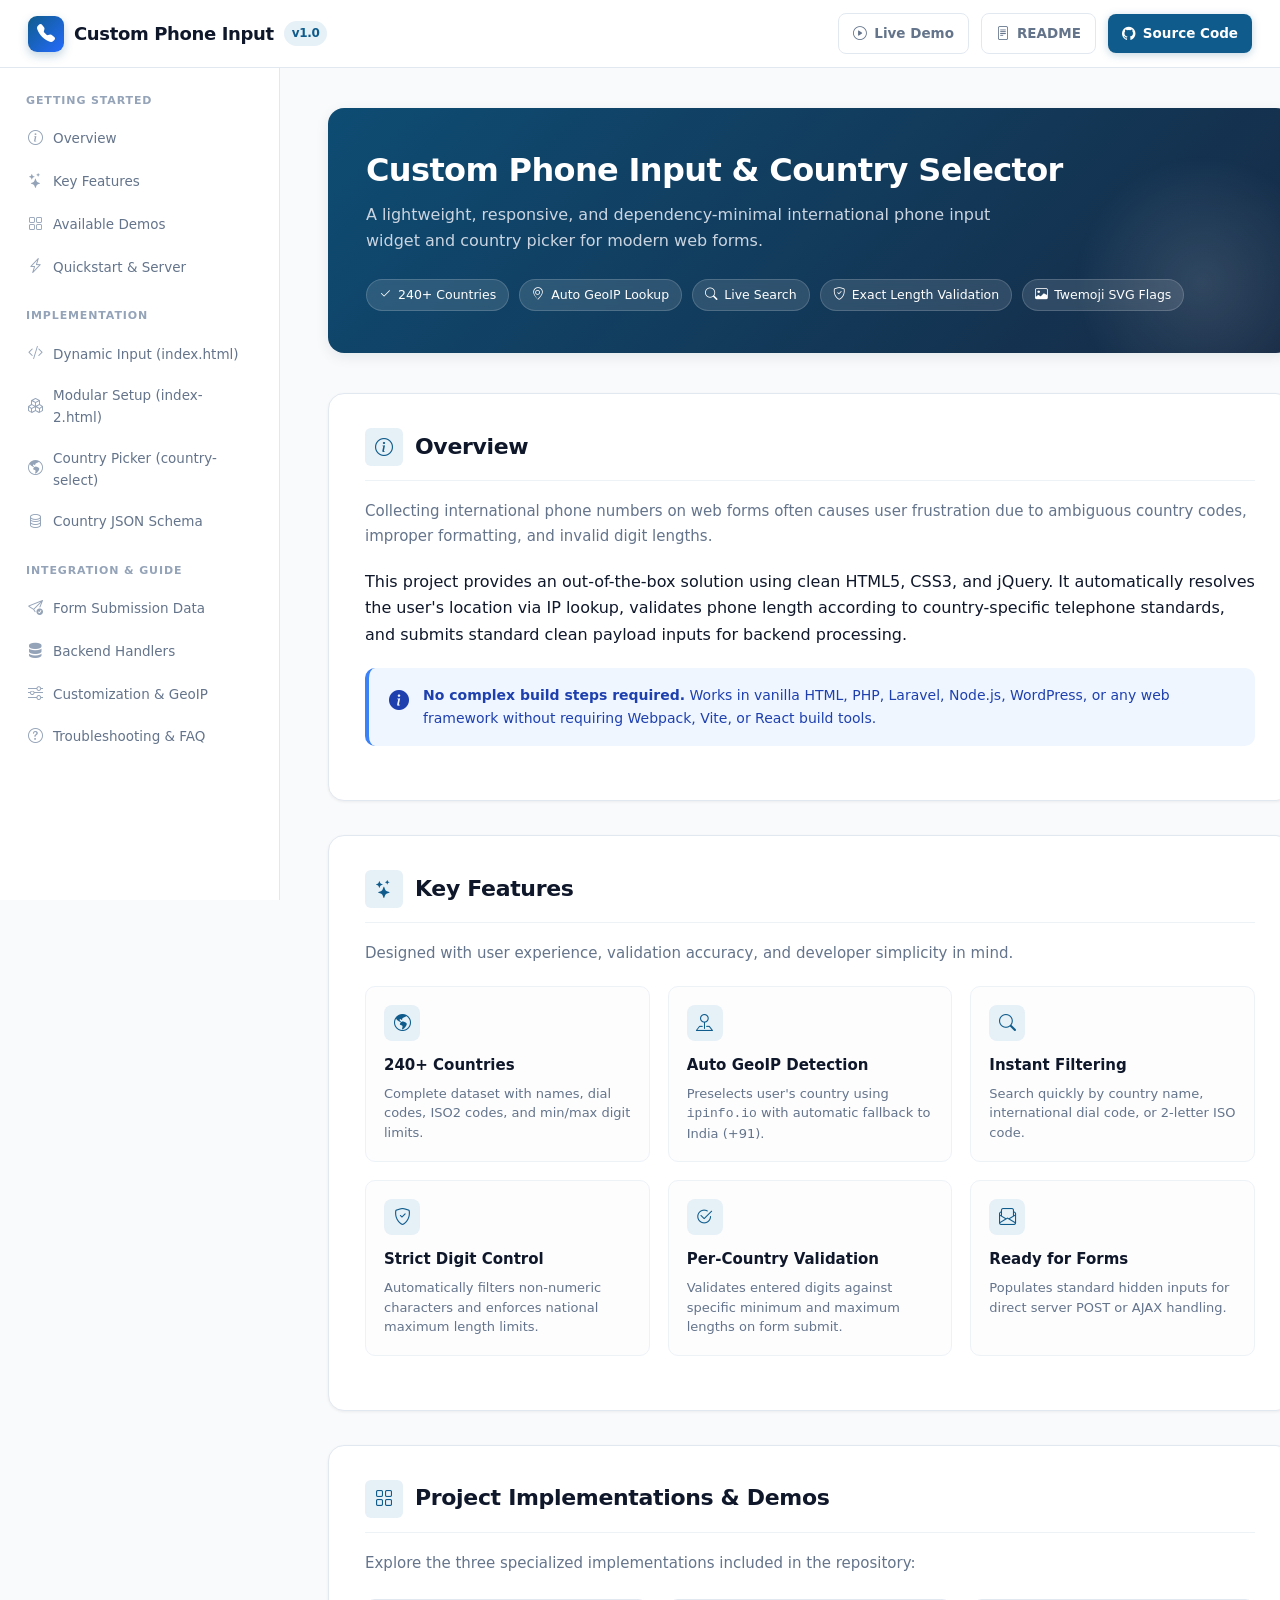
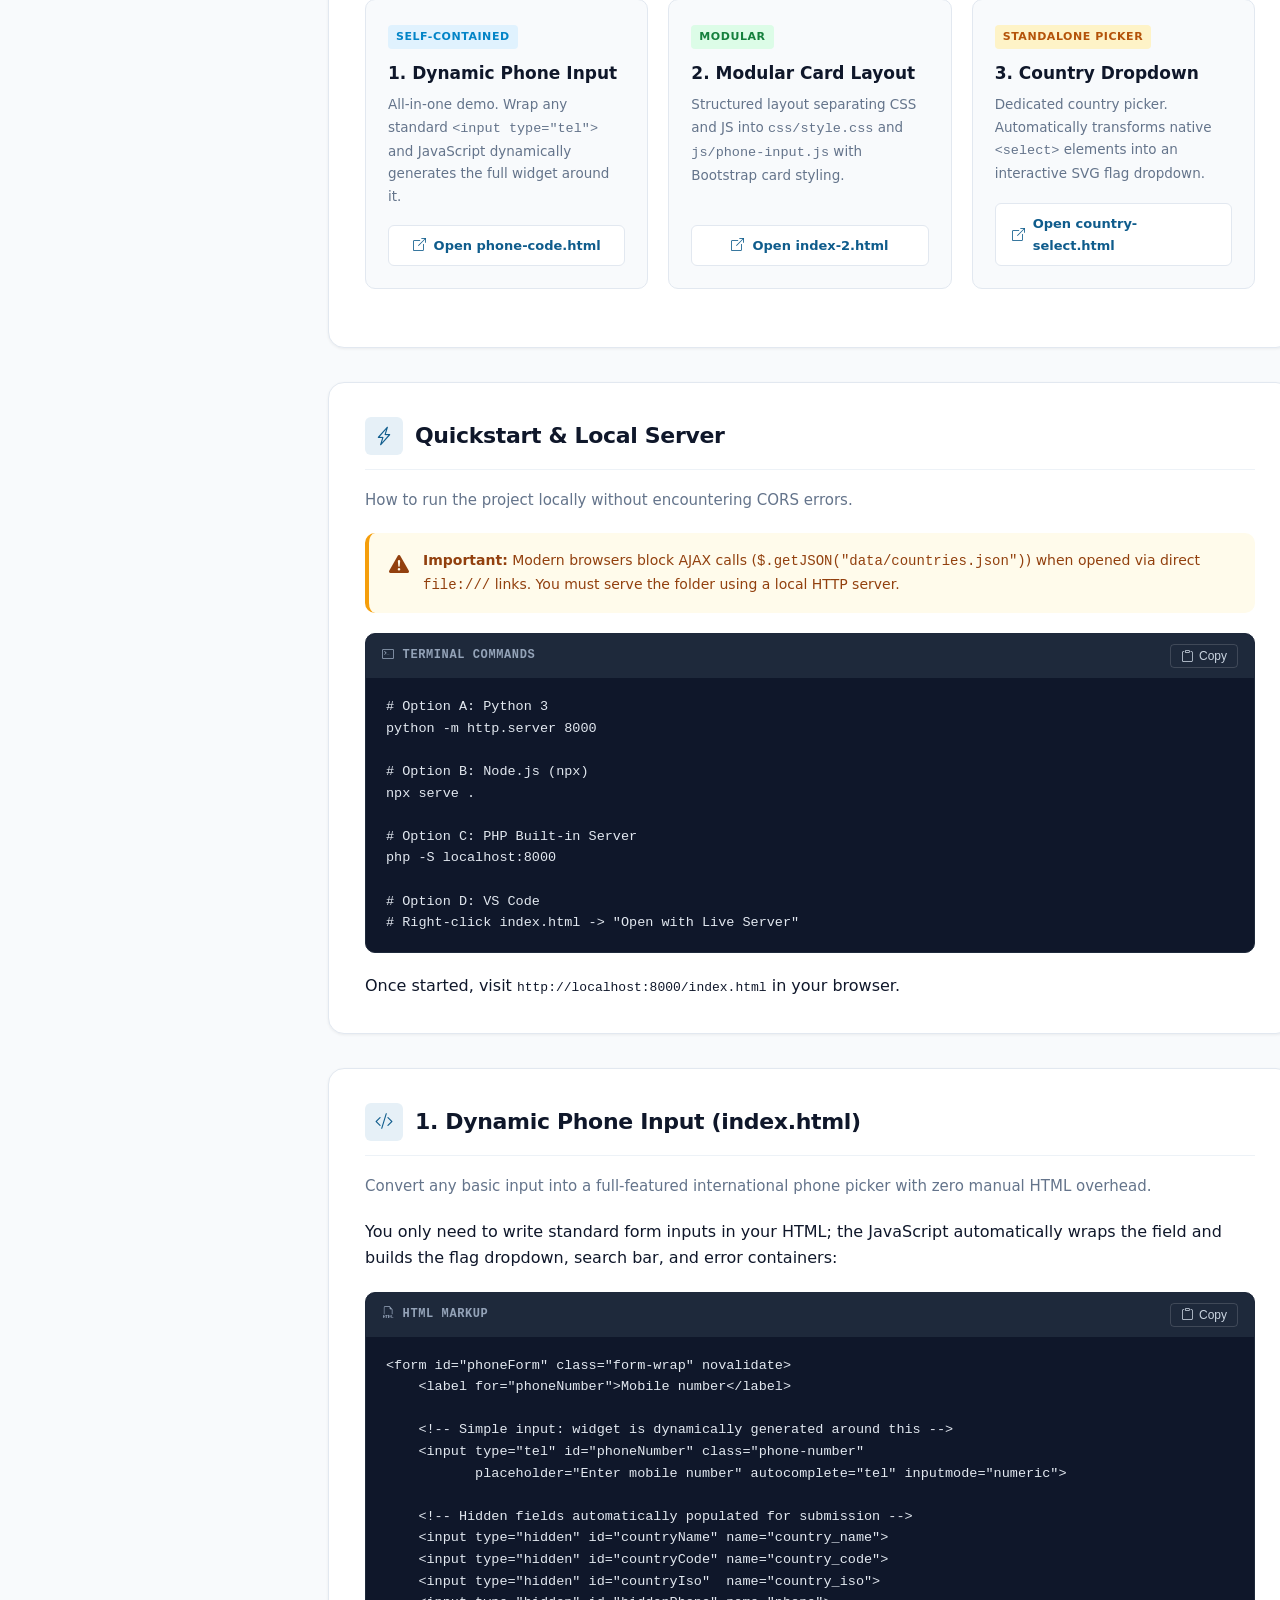
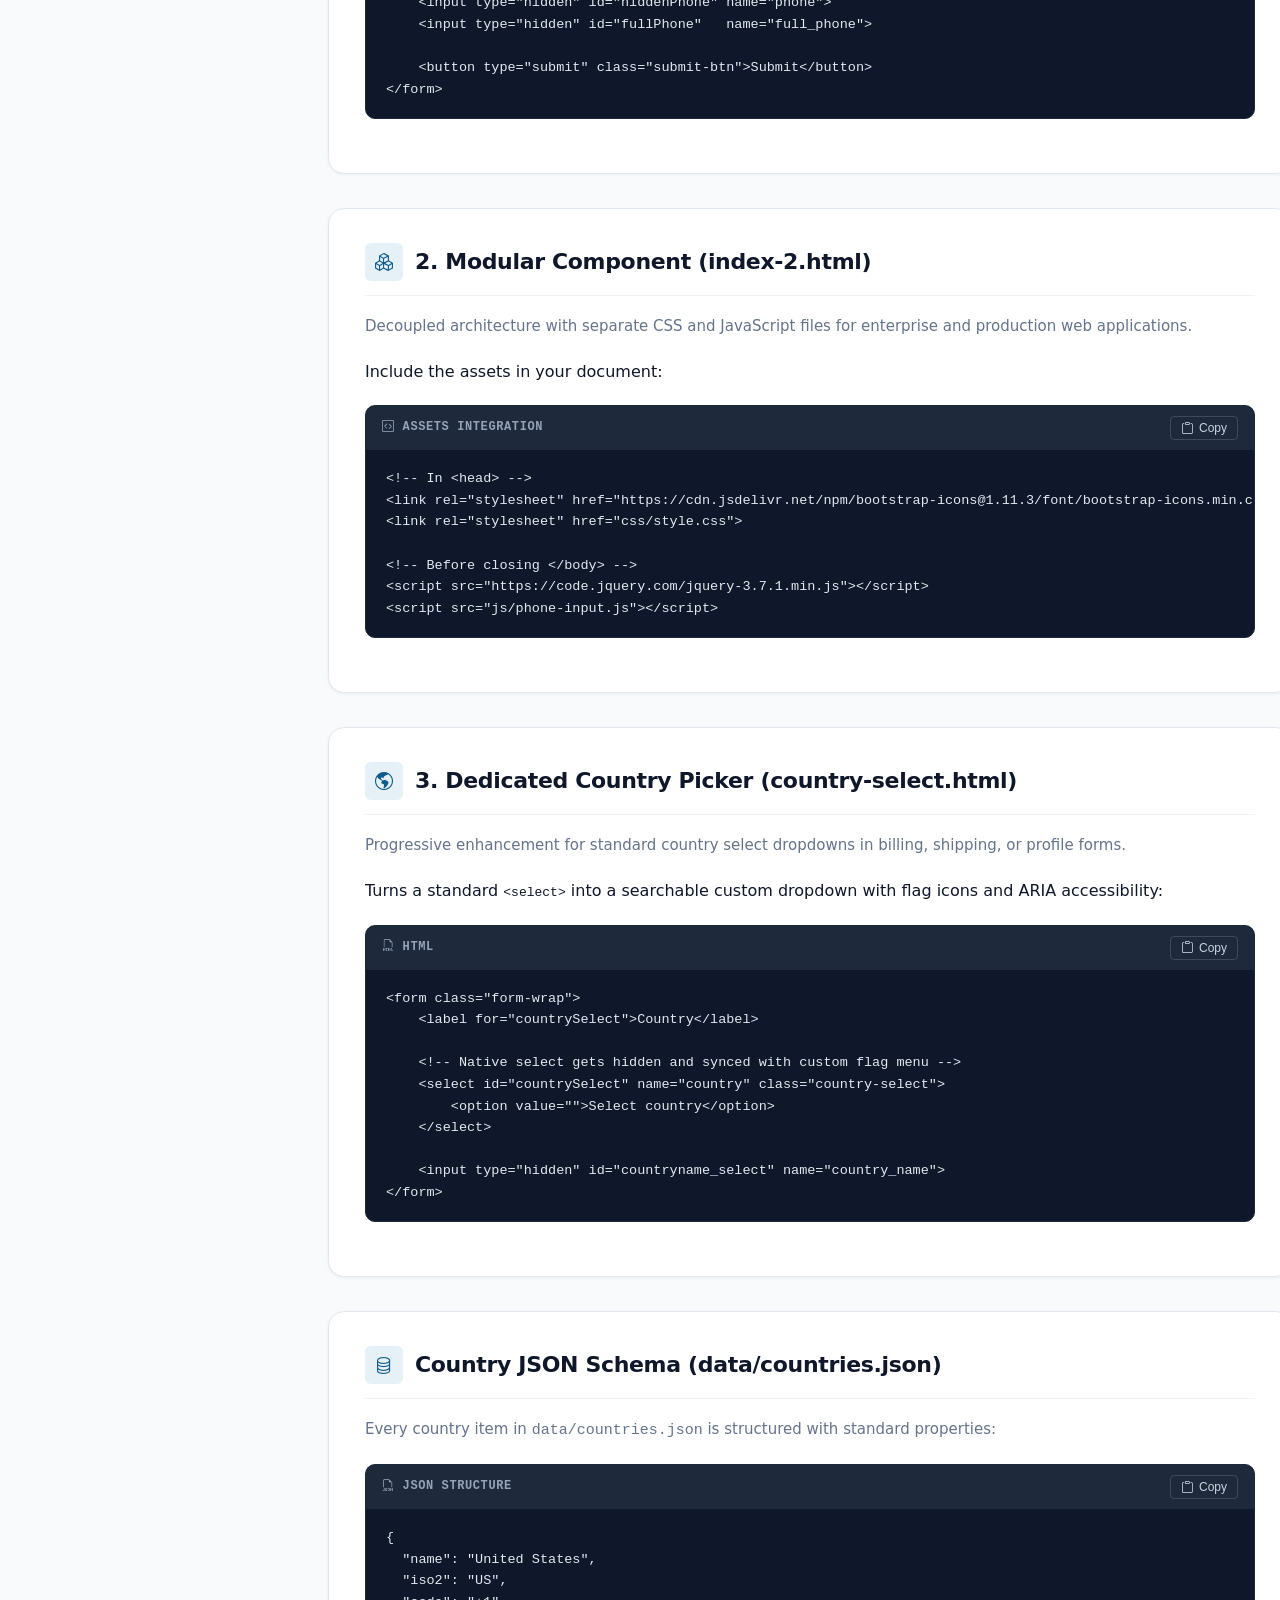
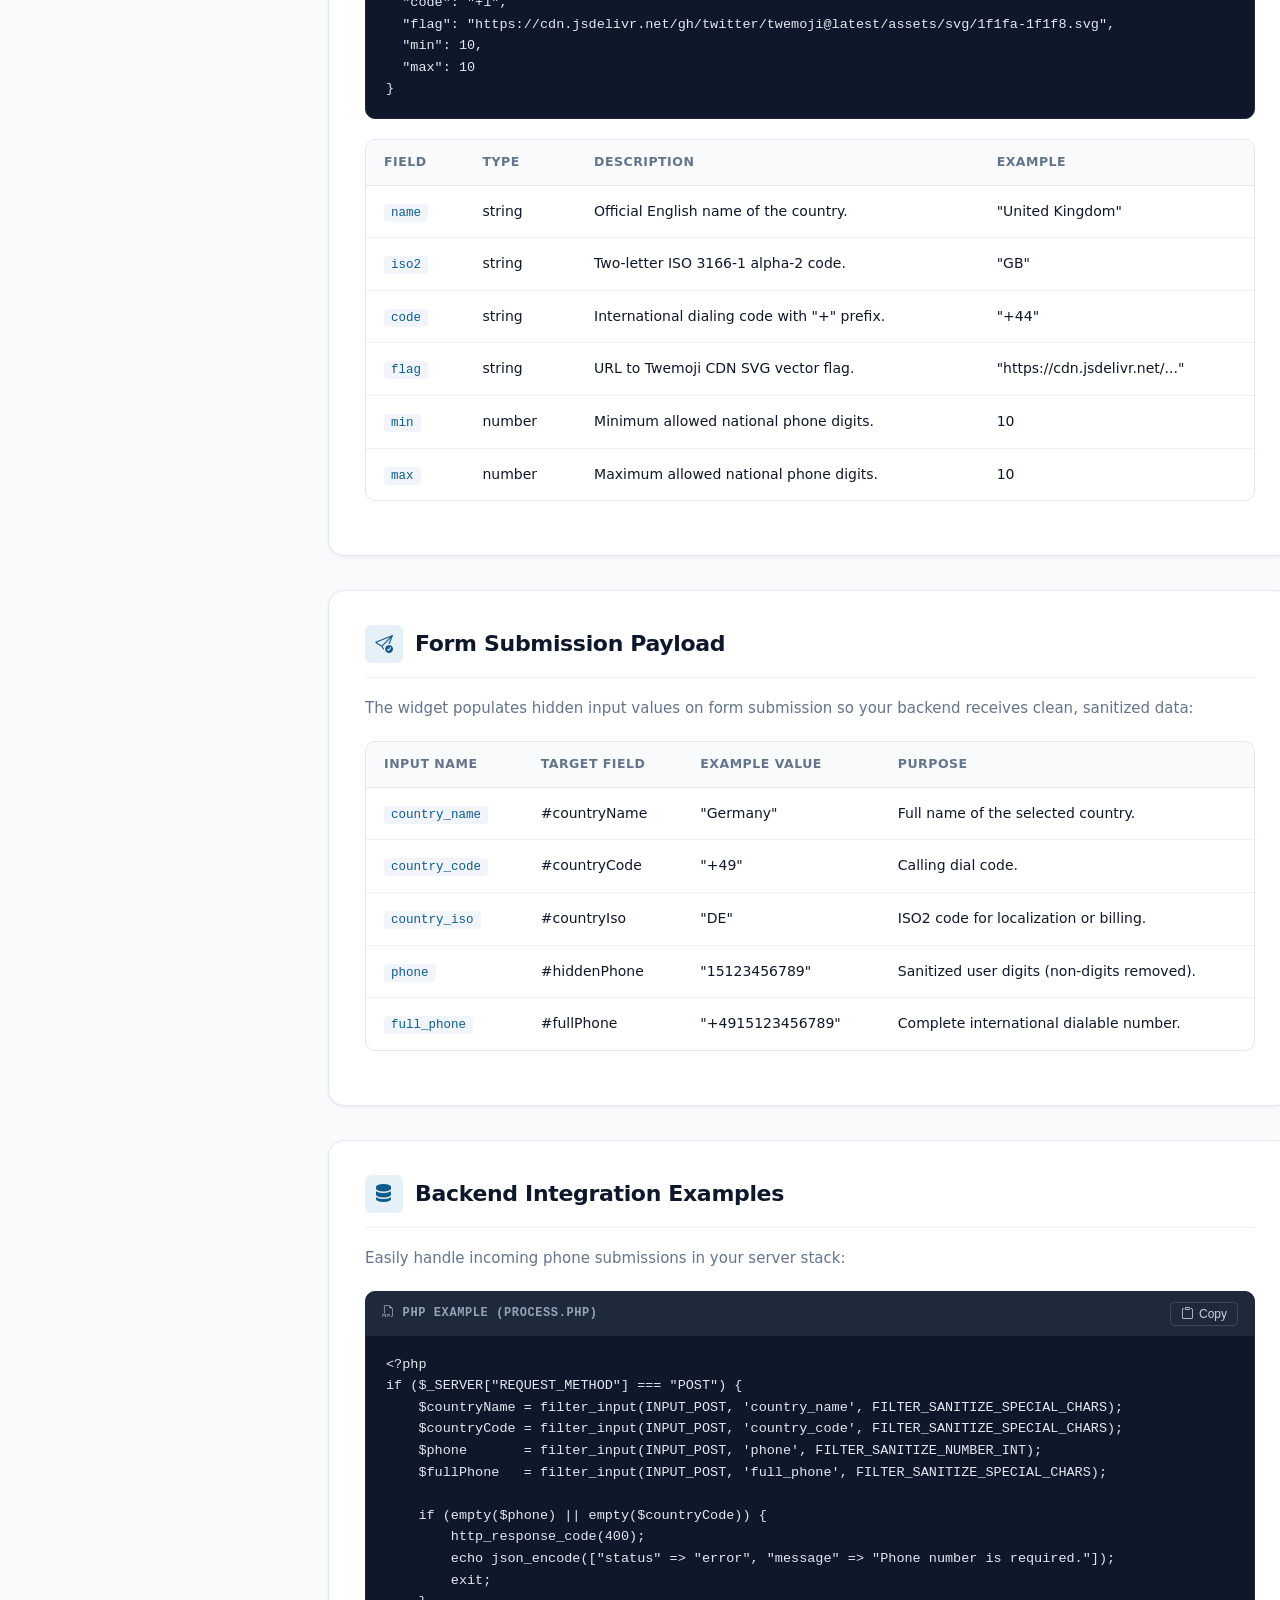
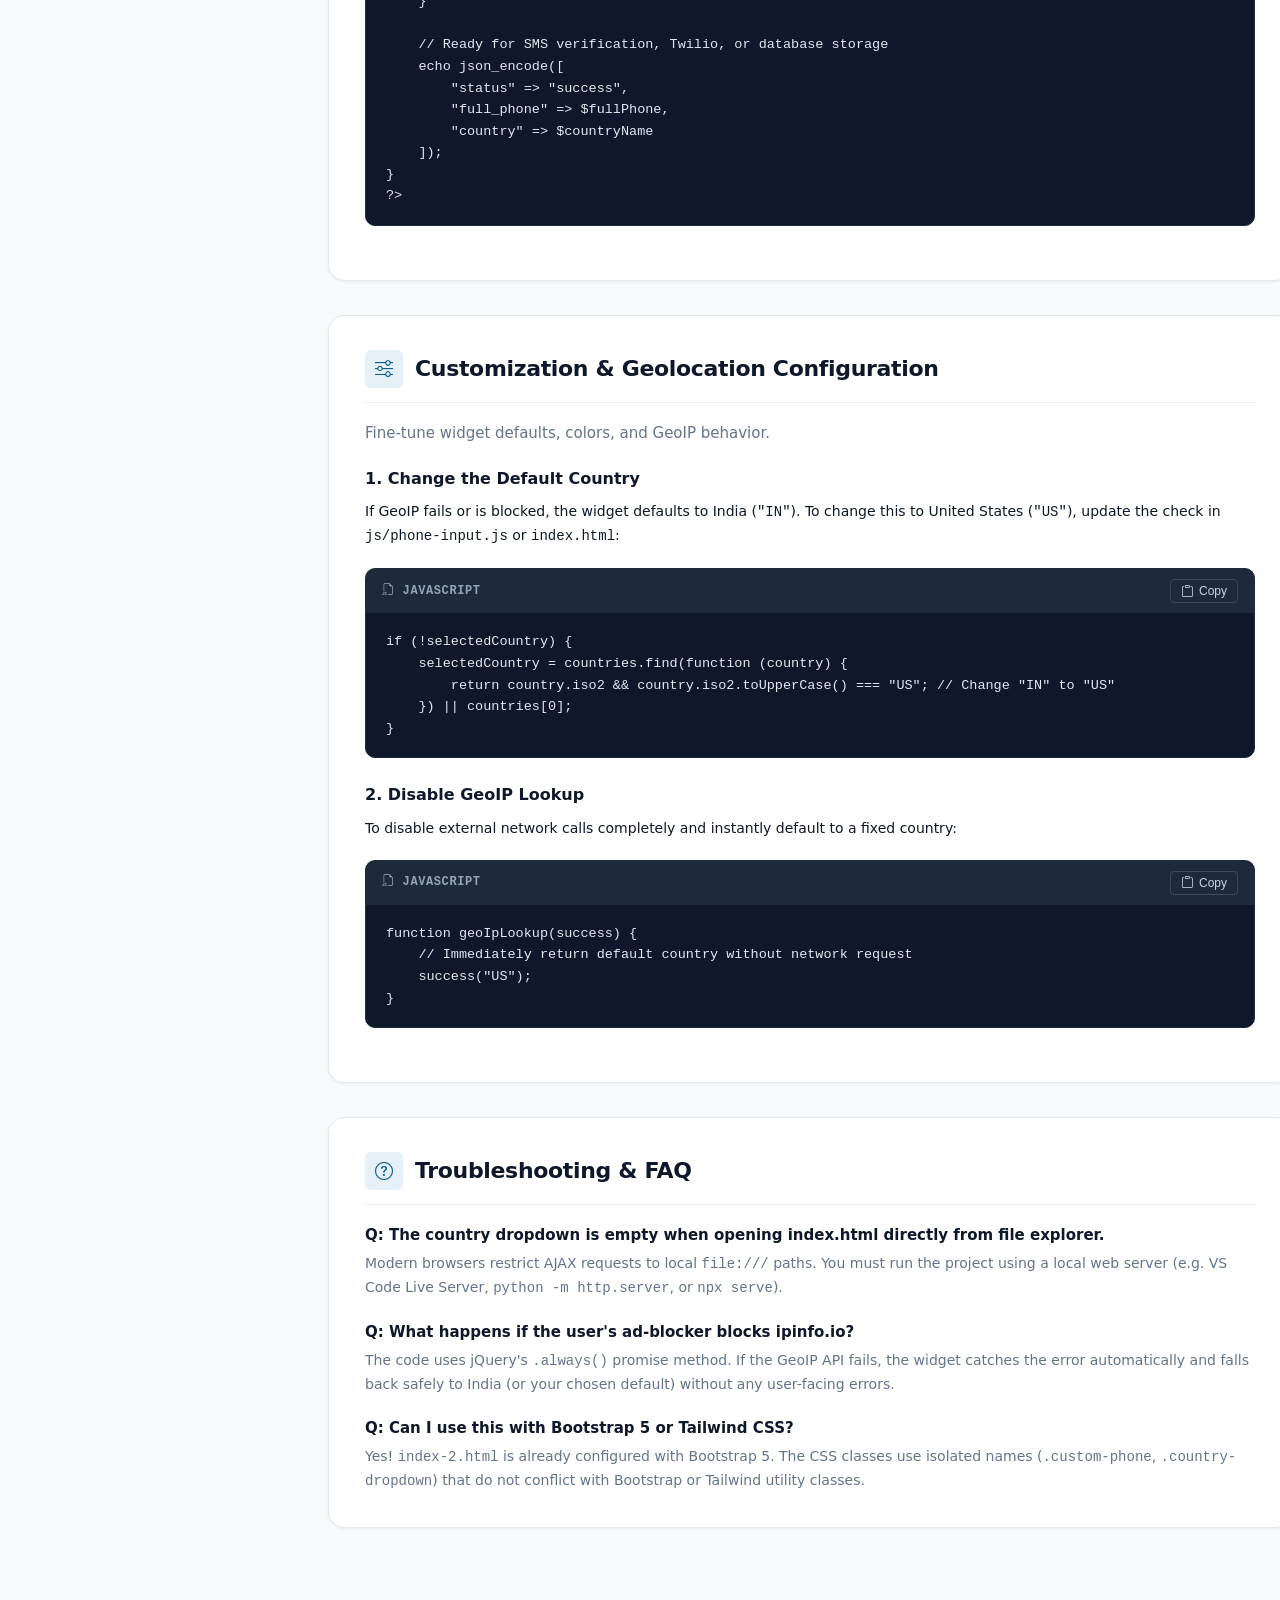
==== commit 332a4e3c: "push new" ====
--- a/index.html
+++ b/index.html
@@ -674,7 +674,7 @@
         </div>
 
         <nav class="nav-actions">
-            <a href="index.html" class="action-link secondary" target="_blank">
+            <a href="phone-code.html" class="action-link secondary" target="_blank">
                 <i class="bi bi-play-circle"></i> Live Demo
             </a>
             <a href="README.md" class="action-link secondary">
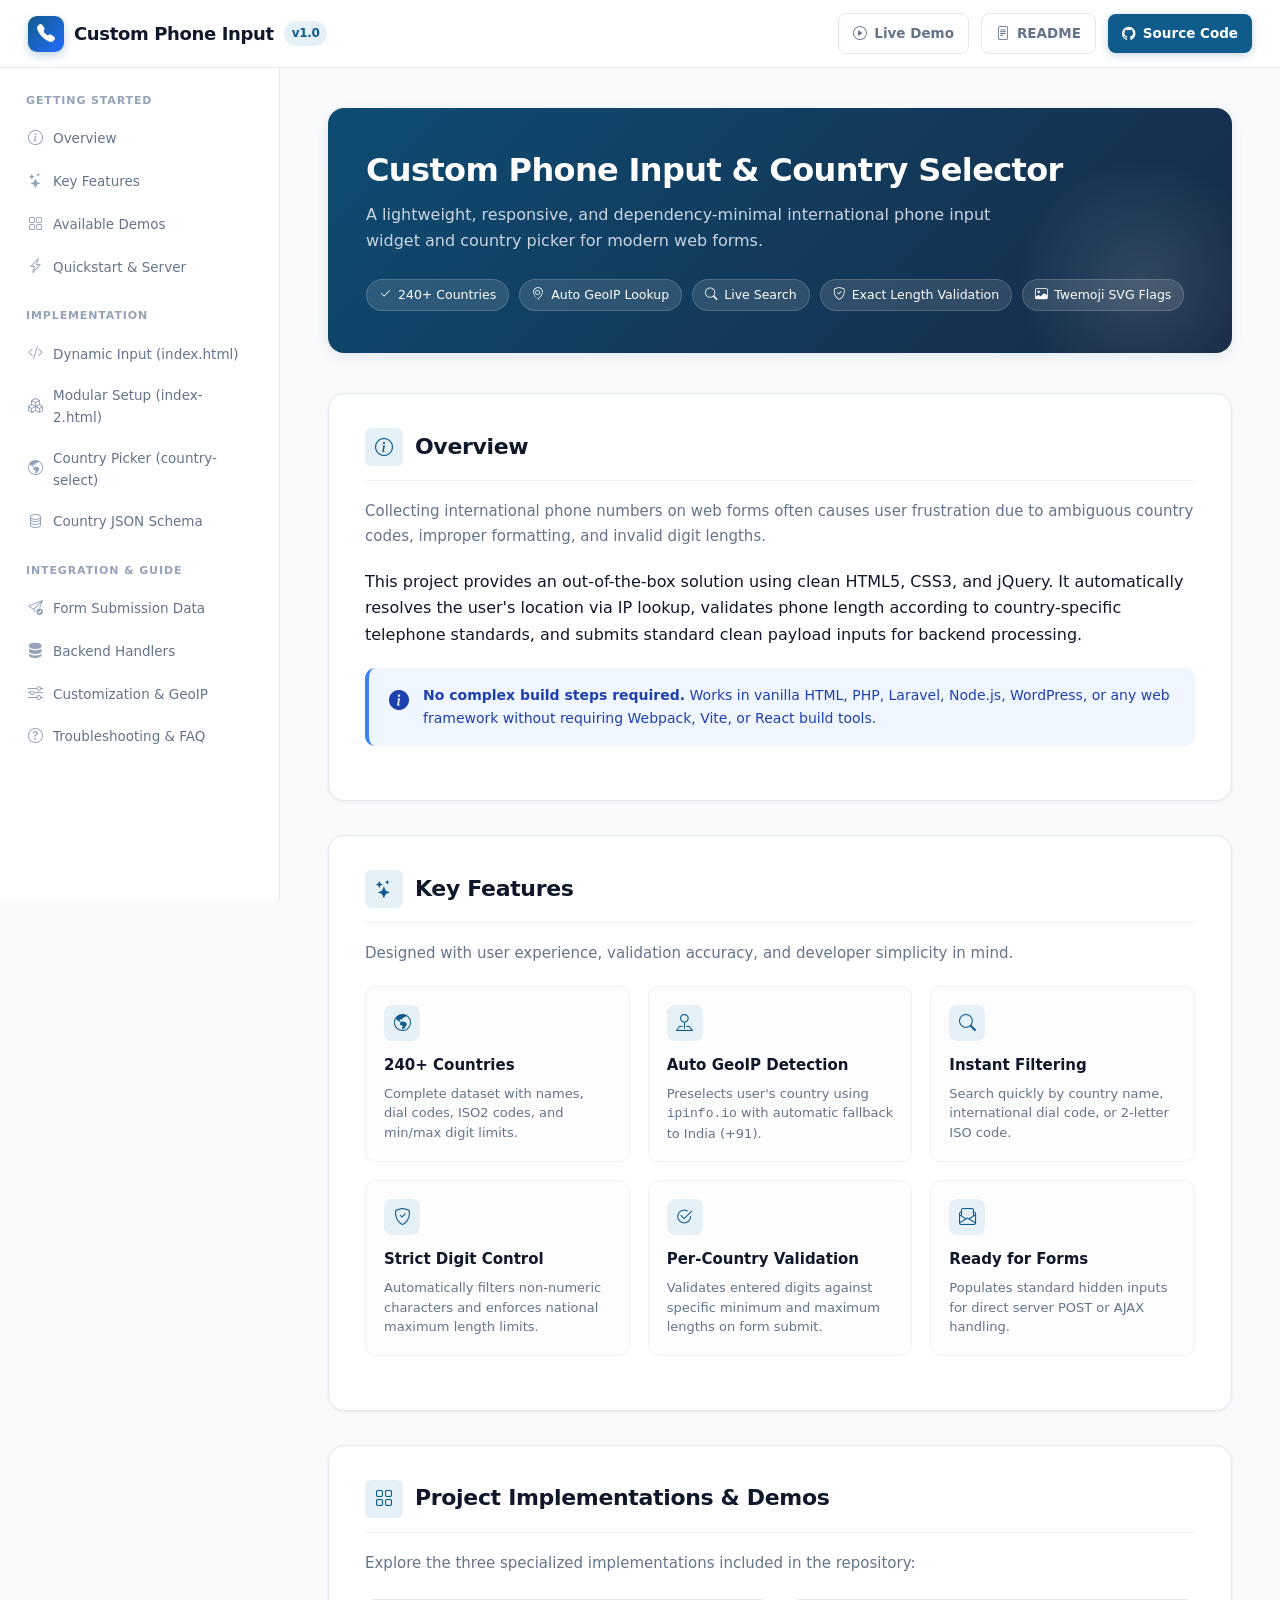
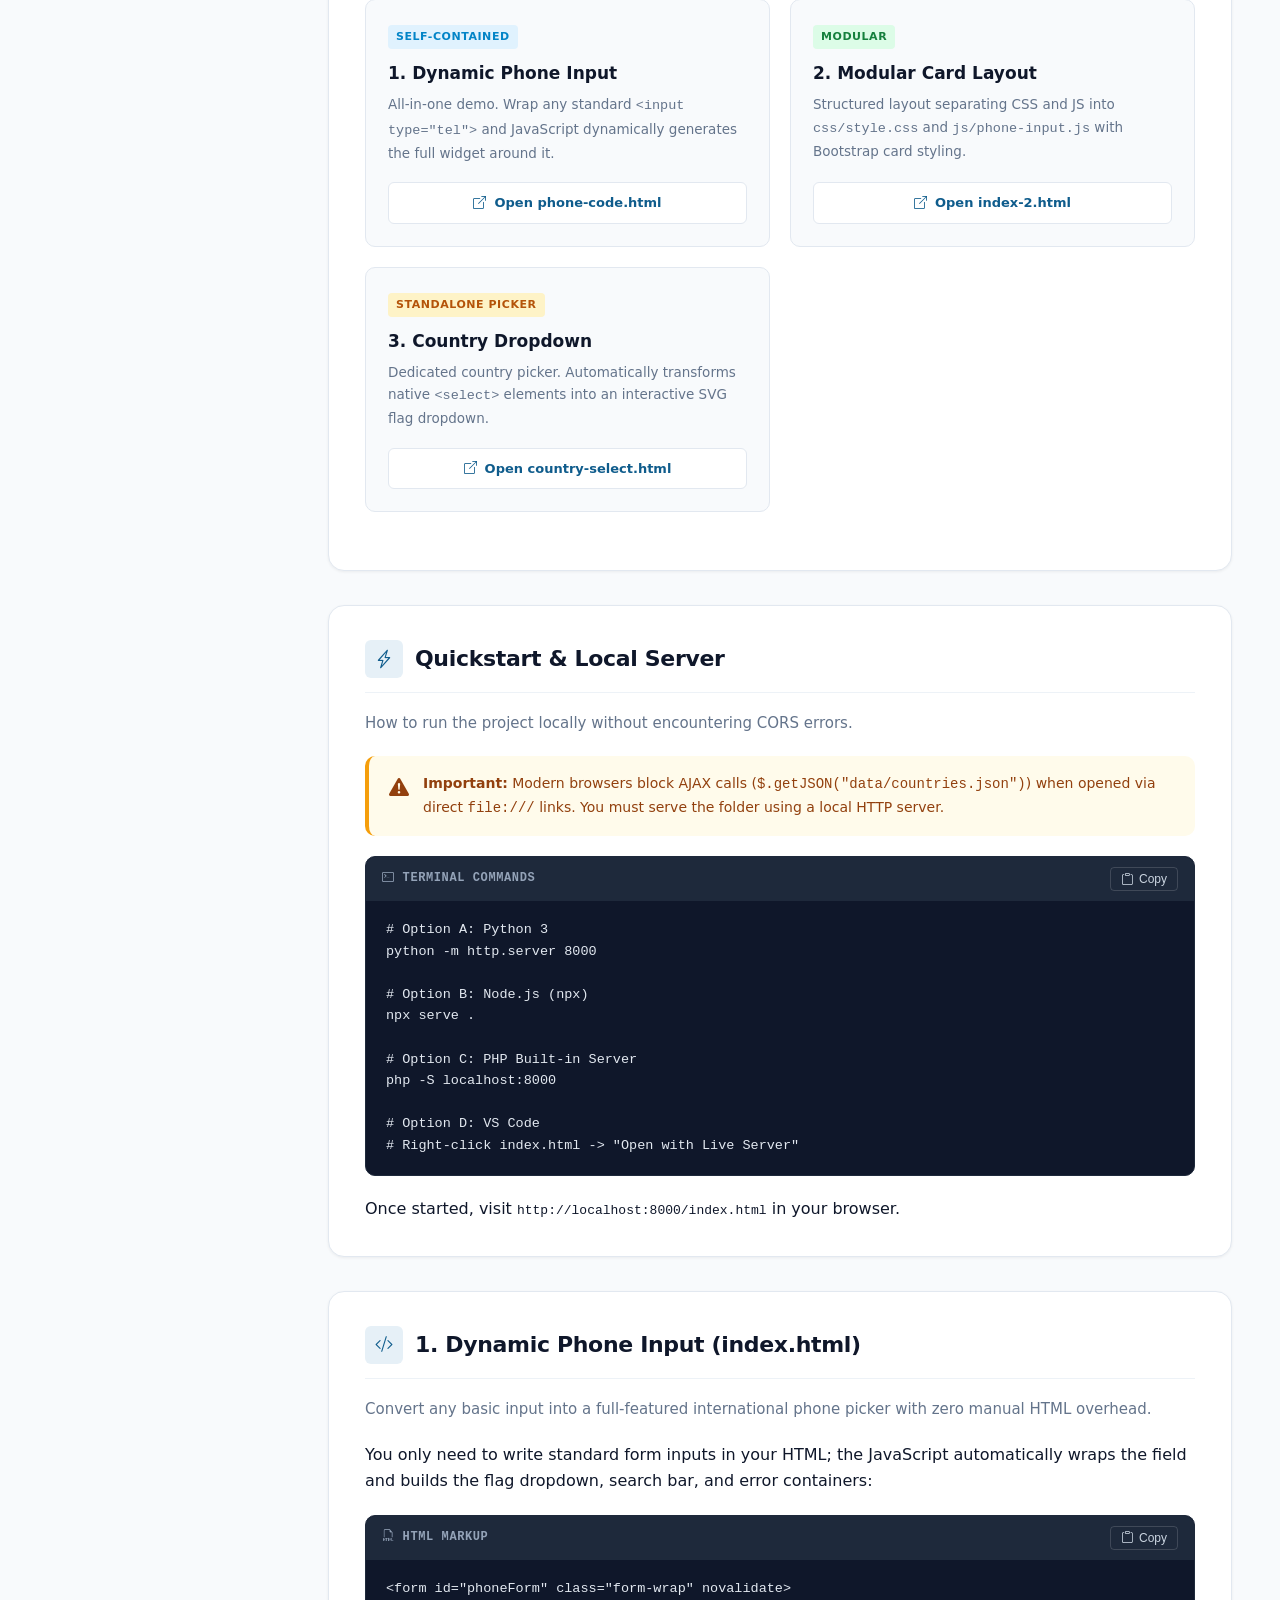
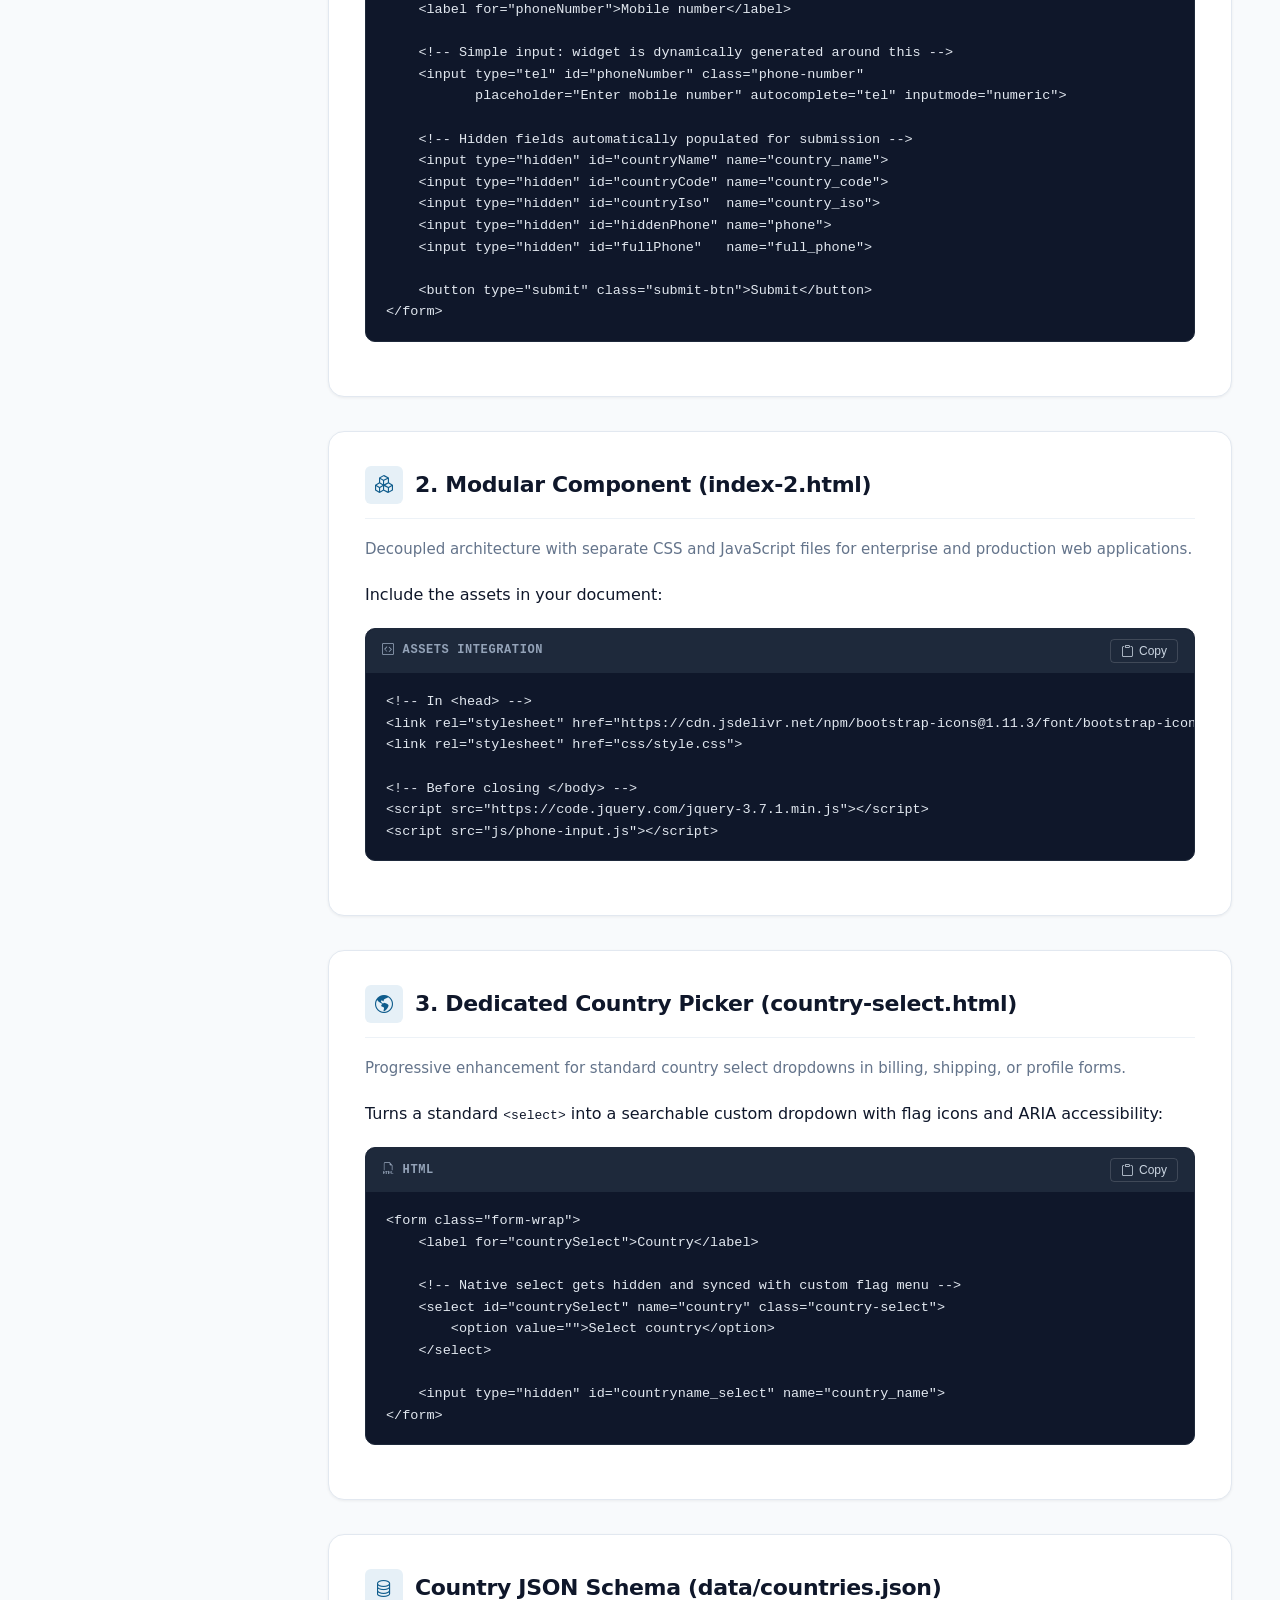
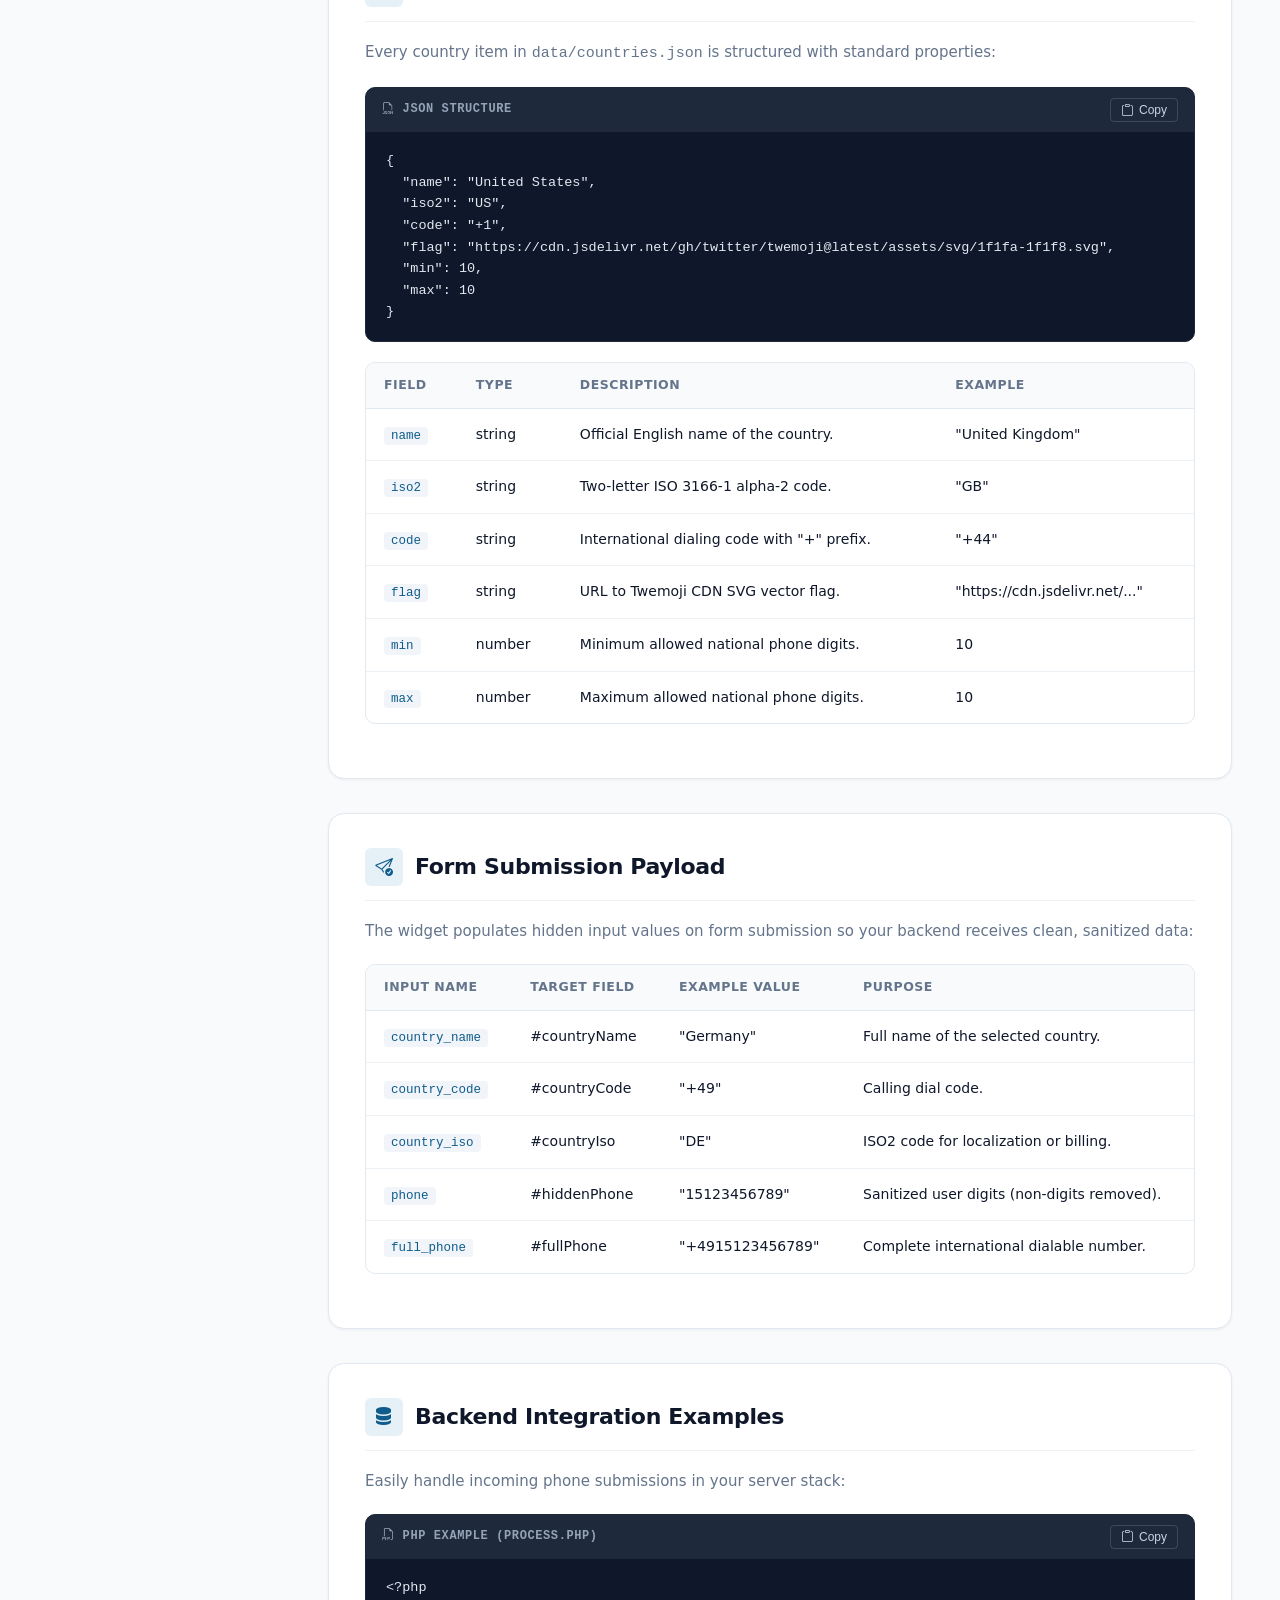
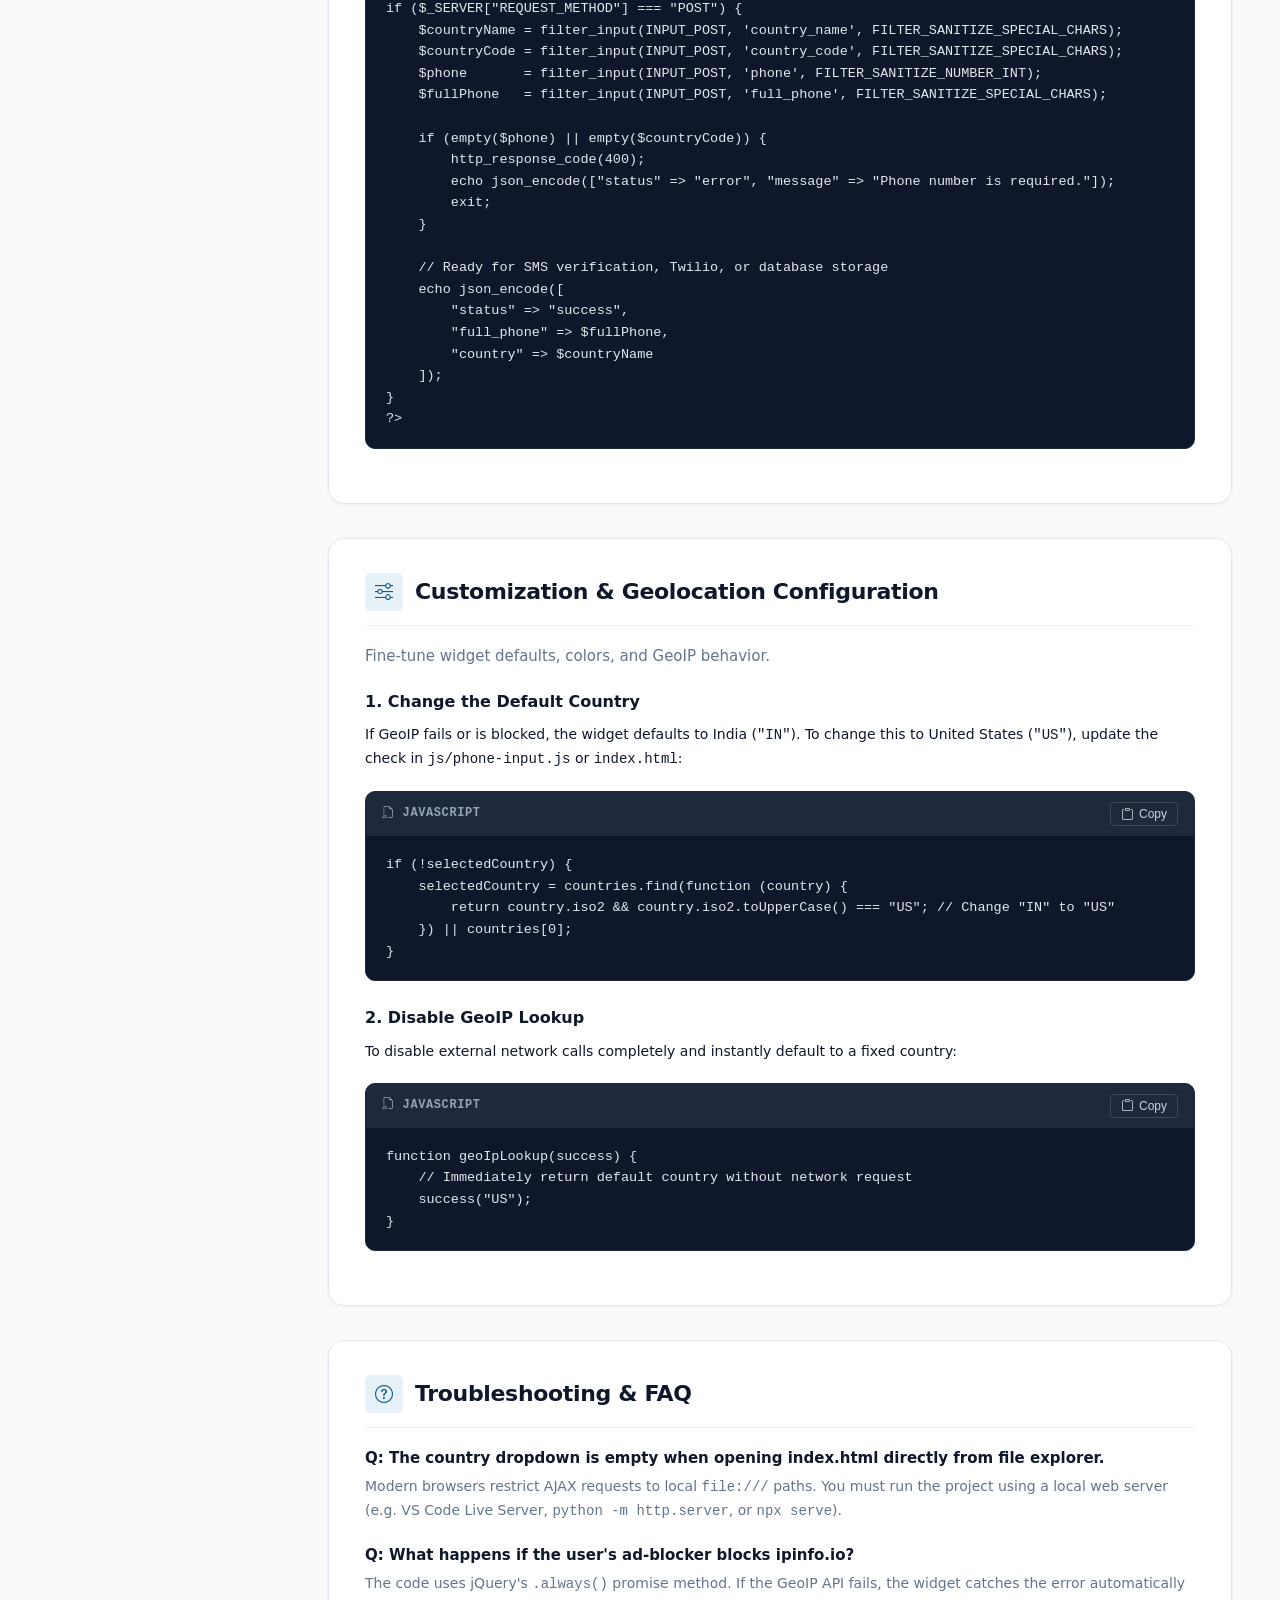
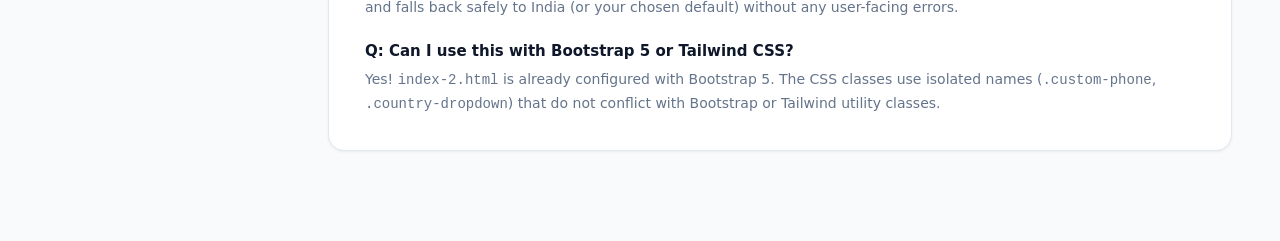
==== commit b98dd498: "push new" ====
--- a/index.html
+++ b/index.html
@@ -252,6 +252,7 @@
         .main-content {
             margin-left: var(--sidebar-w);
             flex: 1;
+            min-width: 0;
             padding: 40px 48px 80px;
             max-width: 1060px;
         }
@@ -623,11 +624,18 @@
 
         /* ------------------ Responsive Styles ------------------ */
         @media (max-width: 900px) {
+            .top-navbar {
+                padding: 0 20px;
+            }
+
             .menu-toggle {
                 display: block;
+                min-width: 42px;
+                min-height: 42px;
             }
 
             .sidebar {
+                width: min(var(--sidebar-w), 86vw);
                 transform: translateX(-100%);
                 transition: transform 0.25s cubic-bezier(0.4, 0, 0.2, 1);
                 box-shadow: 4px 0 20px rgba(0,0,0,0.1);
@@ -639,7 +647,18 @@
 
             .main-content {
                 margin-left: 0;
+                width: 100%;
+                max-width: none;
+                min-width: 0;
                 padding: 24px 20px 60px;
+            }
+
+            .nav-actions {
+                gap: 8px;
+            }
+
+            .action-link {
+                padding: 7px 10px;
             }
 
             .hero-banner {
@@ -652,6 +671,142 @@
 
             .doc-section {
                 padding: 24px 20px;
+            }
+        }
+
+        @media (max-width: 600px) {
+            :root {
+                --header-h: 60px;
+            }
+
+            .top-navbar {
+                padding: 0 12px;
+            }
+
+            .brand-group {
+                gap: 8px;
+                min-width: 0;
+            }
+
+            .brand-badge {
+                gap: 7px;
+                font-size: 15px;
+                white-space: nowrap;
+            }
+
+            .brand-icon {
+                width: 32px;
+                height: 32px;
+                font-size: 16px;
+            }
+
+            .version-pill,
+            .nav-actions .action-link.secondary {
+                display: none;
+            }
+
+            .nav-actions {
+                flex-shrink: 0;
+            }
+
+            .action-link.primary {
+                width: 38px;
+                height: 38px;
+                justify-content: center;
+                padding: 0;
+                font-size: 0;
+            }
+
+            .action-link.primary i {
+                font-size: 16px;
+            }
+
+            .main-content {
+                padding: 18px 14px 48px;
+            }
+
+            .hero-banner {
+                padding: 24px 18px;
+                margin-bottom: 24px;
+            }
+
+            .hero-title {
+                font-size: clamp(23px, 6vw, 28px);
+            }
+
+            .hero-subtitle {
+                font-size: 14px;
+            }
+
+            .hero-tags {
+                gap: 8px;
+            }
+
+            .hero-tag {
+                font-size: 11.5px;
+                padding: 5px 9px;
+            }
+
+            .doc-section {
+                padding: 20px 16px;
+                margin-bottom: 22px;
+                scroll-margin-top: 76px;
+            }
+
+            .section-header {
+                gap: 10px;
+            }
+
+            .section-title {
+                font-size: 19px;
+            }
+
+            .section-desc,
+            .doc-section > p {
+                font-size: 14px;
+            }
+
+            .demo-grid,
+            .feature-grid {
+                grid-template-columns: minmax(0, 1fr);
+                gap: 14px;
+            }
+
+            .demo-card {
+                padding: 18px;
+            }
+
+            .code-header {
+                padding: 9px 12px;
+            }
+
+            pre {
+                padding: 14px;
+                font-size: 12px;
+            }
+
+            .table-wrap table {
+                min-width: 560px;
+            }
+
+            .doc-section code {
+                overflow-wrap: anywhere;
+            }
+        }
+
+        @media (max-width: 360px) {
+            .brand-badge {
+                font-size: 13px;
+            }
+
+            .brand-icon {
+                width: 29px;
+                height: 29px;
+            }
+
+            .menu-toggle {
+                min-width: 38px;
+                padding: 5px 8px;
             }
         }
     </style>
@@ -661,7 +816,7 @@
     <!-- ================= Top Navbar ================= -->
     <header class="top-navbar">
         <div class="brand-group">
-            <button class="menu-toggle" id="menuToggle" aria-label="Toggle navigation">
+            <button class="menu-toggle" id="menuToggle" aria-label="Toggle navigation" aria-controls="sidebar" aria-expanded="false">
                 <i class="bi bi-list"></i>
             </button>
             <a href="#" class="brand-badge">
@@ -680,7 +835,7 @@
             <a href="README.md" class="action-link secondary">
                 <i class="bi bi-file-text"></i> README
             </a>
-            <a href="https://github.com" class="action-link primary" target="_blank">
+            <a href="https://github.com" class="action-link primary" target="_blank" aria-label="Source code">
                 <i class="bi bi-github"></i> Source Code
             </a>
         </nav>
@@ -1221,14 +1376,29 @@
         const sidebar = document.getElementById('sidebar');
 
         if (toggleBtn && sidebar) {
+            const setSidebarOpen = (isOpen) => {
+                sidebar.classList.toggle('open', isOpen);
+                toggleBtn.setAttribute('aria-expanded', String(isOpen));
+            };
+
             toggleBtn.addEventListener('click', (e) => {
                 e.stopPropagation();
-                sidebar.classList.toggle('open');
+                setSidebarOpen(!sidebar.classList.contains('open'));
             });
 
             document.addEventListener('click', (e) => {
                 if (!sidebar.contains(e.target) && !toggleBtn.contains(e.target)) {
-                    sidebar.classList.remove('open');
+                    setSidebarOpen(false);
+                }
+            });
+
+            sidebar.querySelectorAll('.sidebar-link').forEach(link => {
+                link.addEventListener('click', () => setSidebarOpen(false));
+            });
+
+            document.addEventListener('keydown', (e) => {
+                if (e.key === 'Escape') {
+                    setSidebarOpen(false);
                 }
             });
         }
